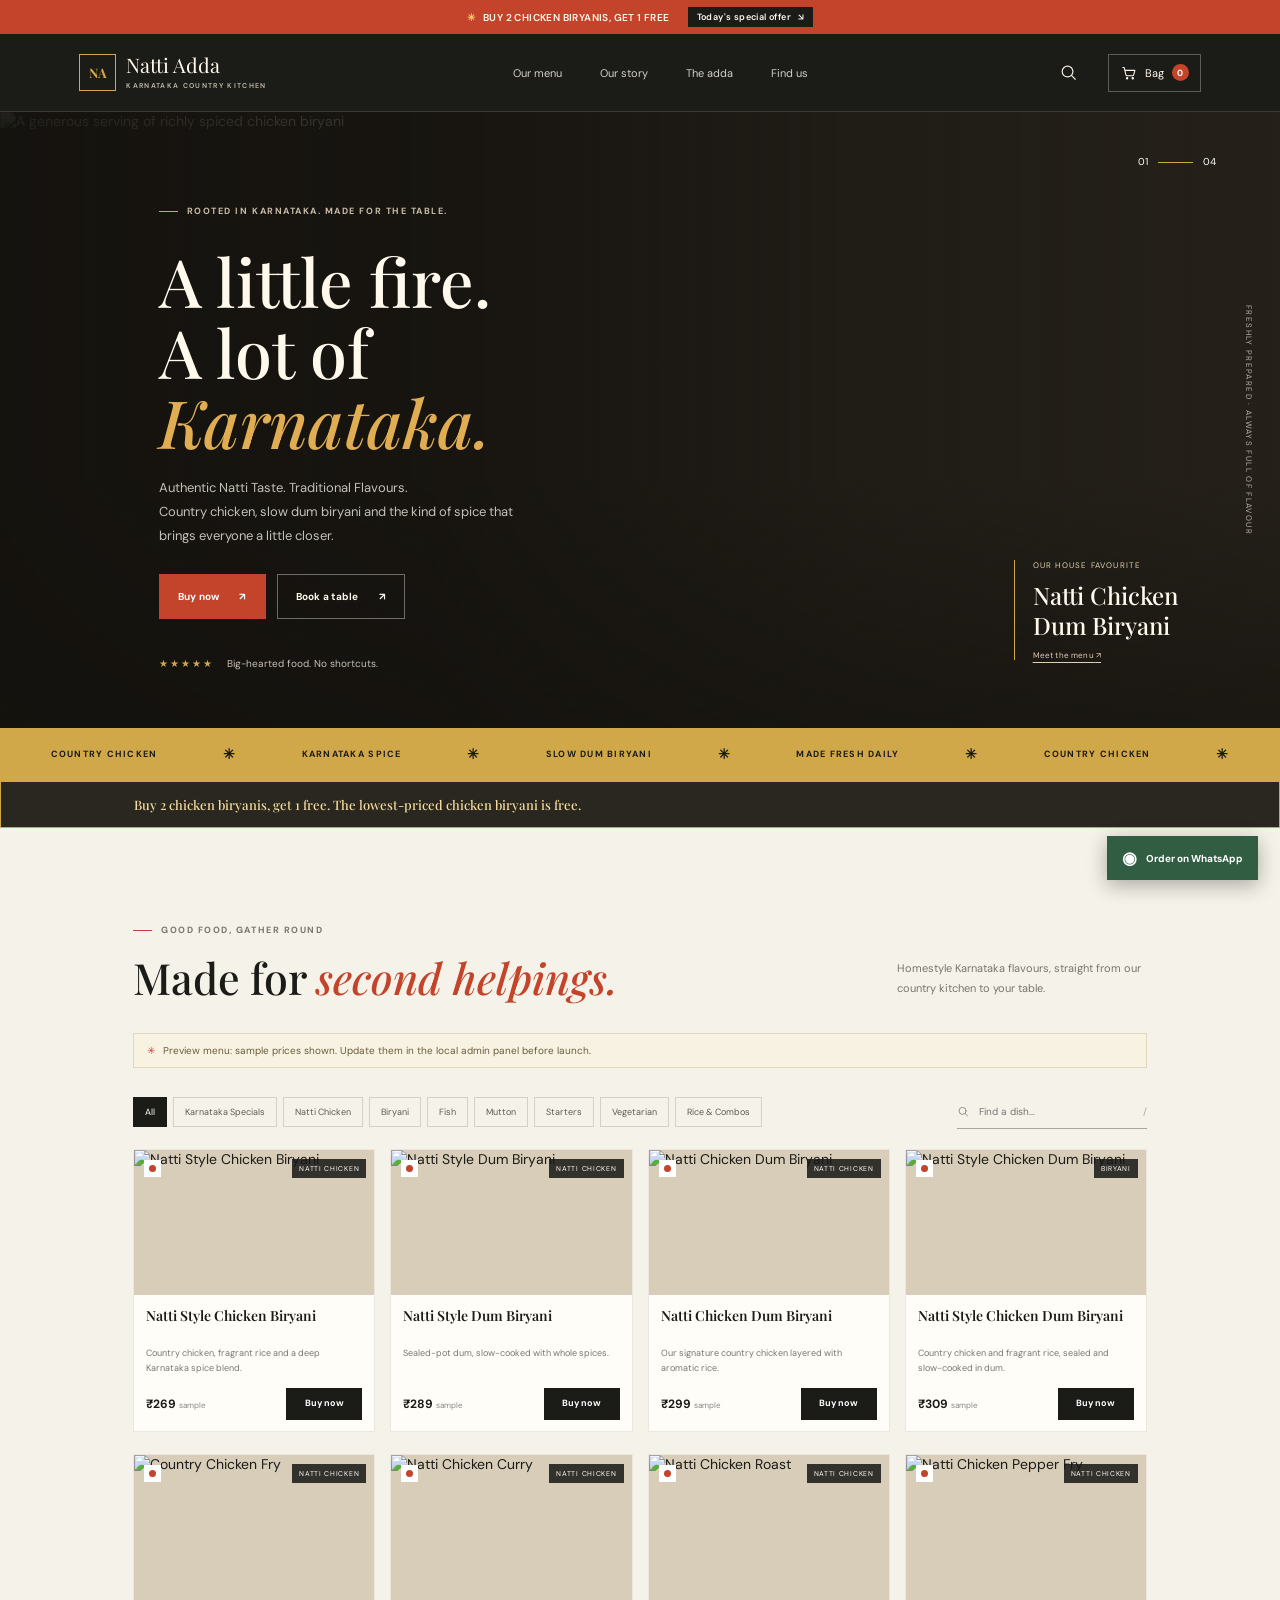
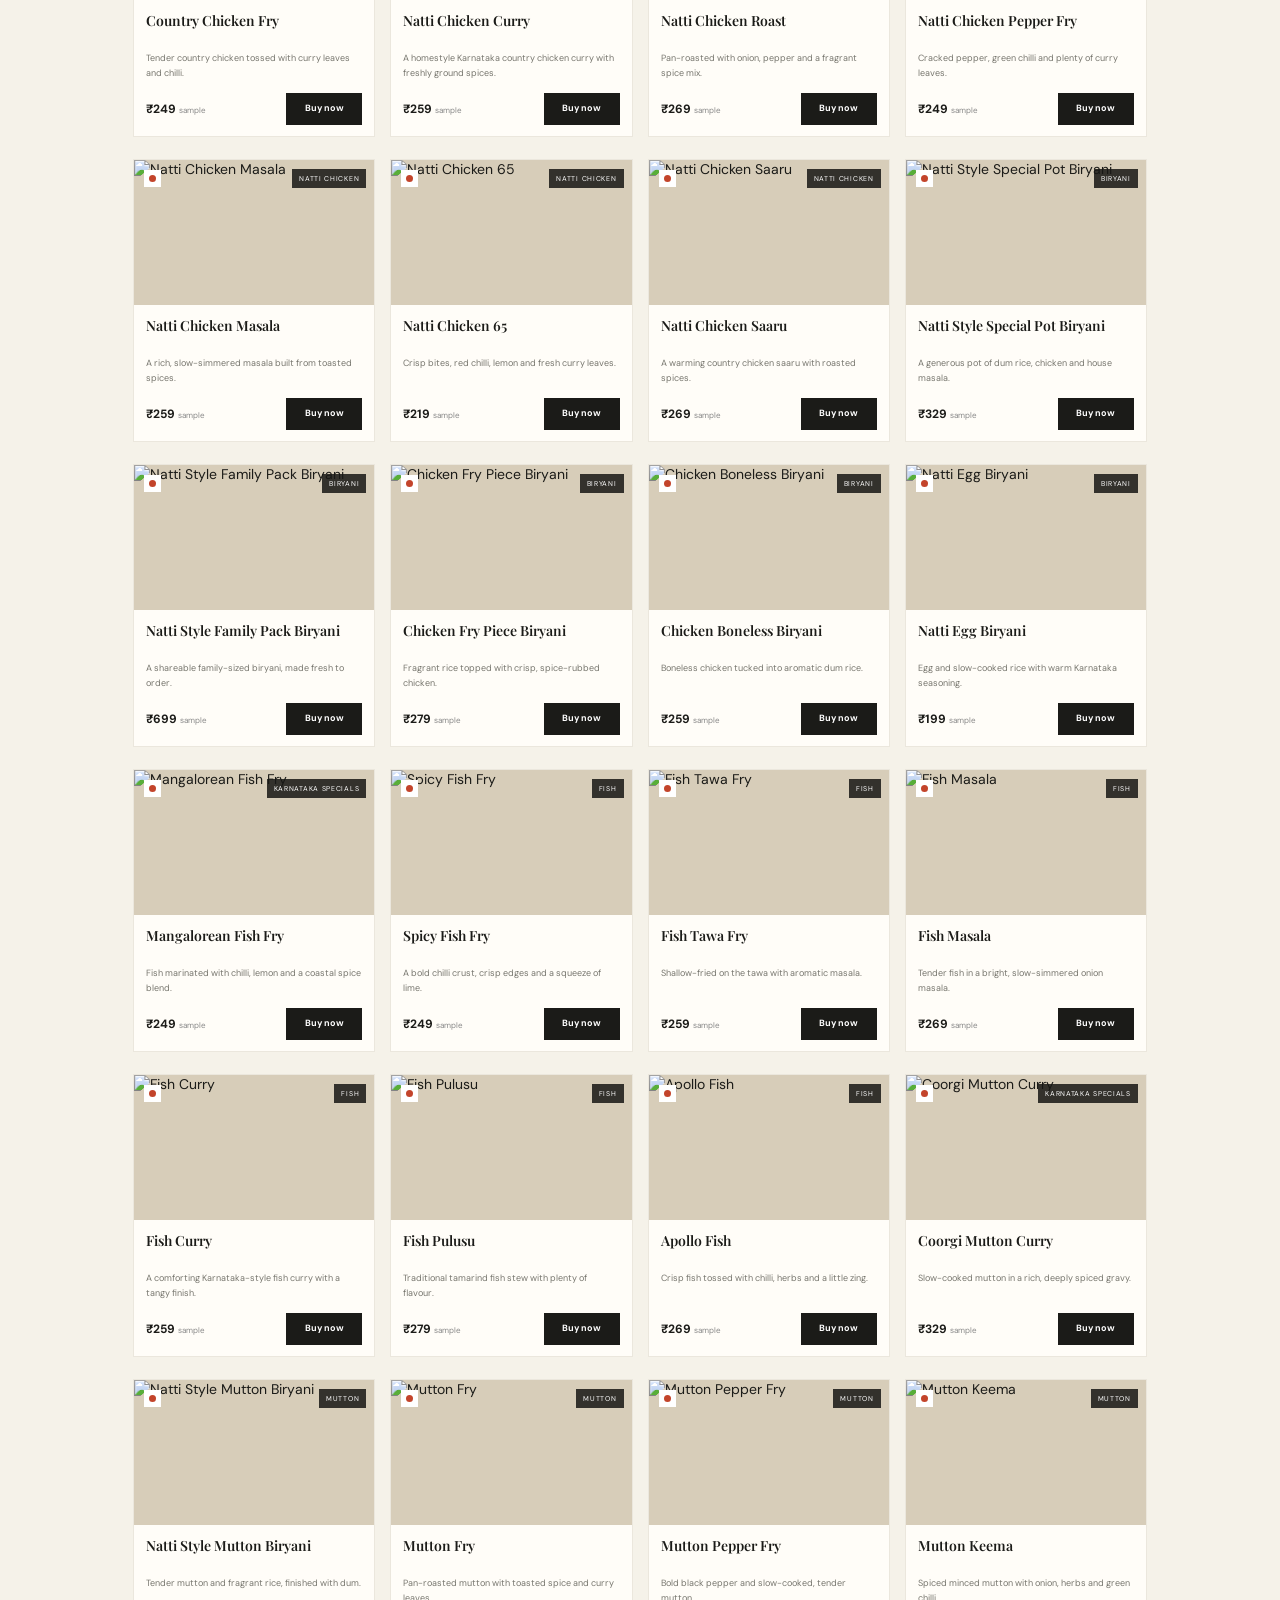
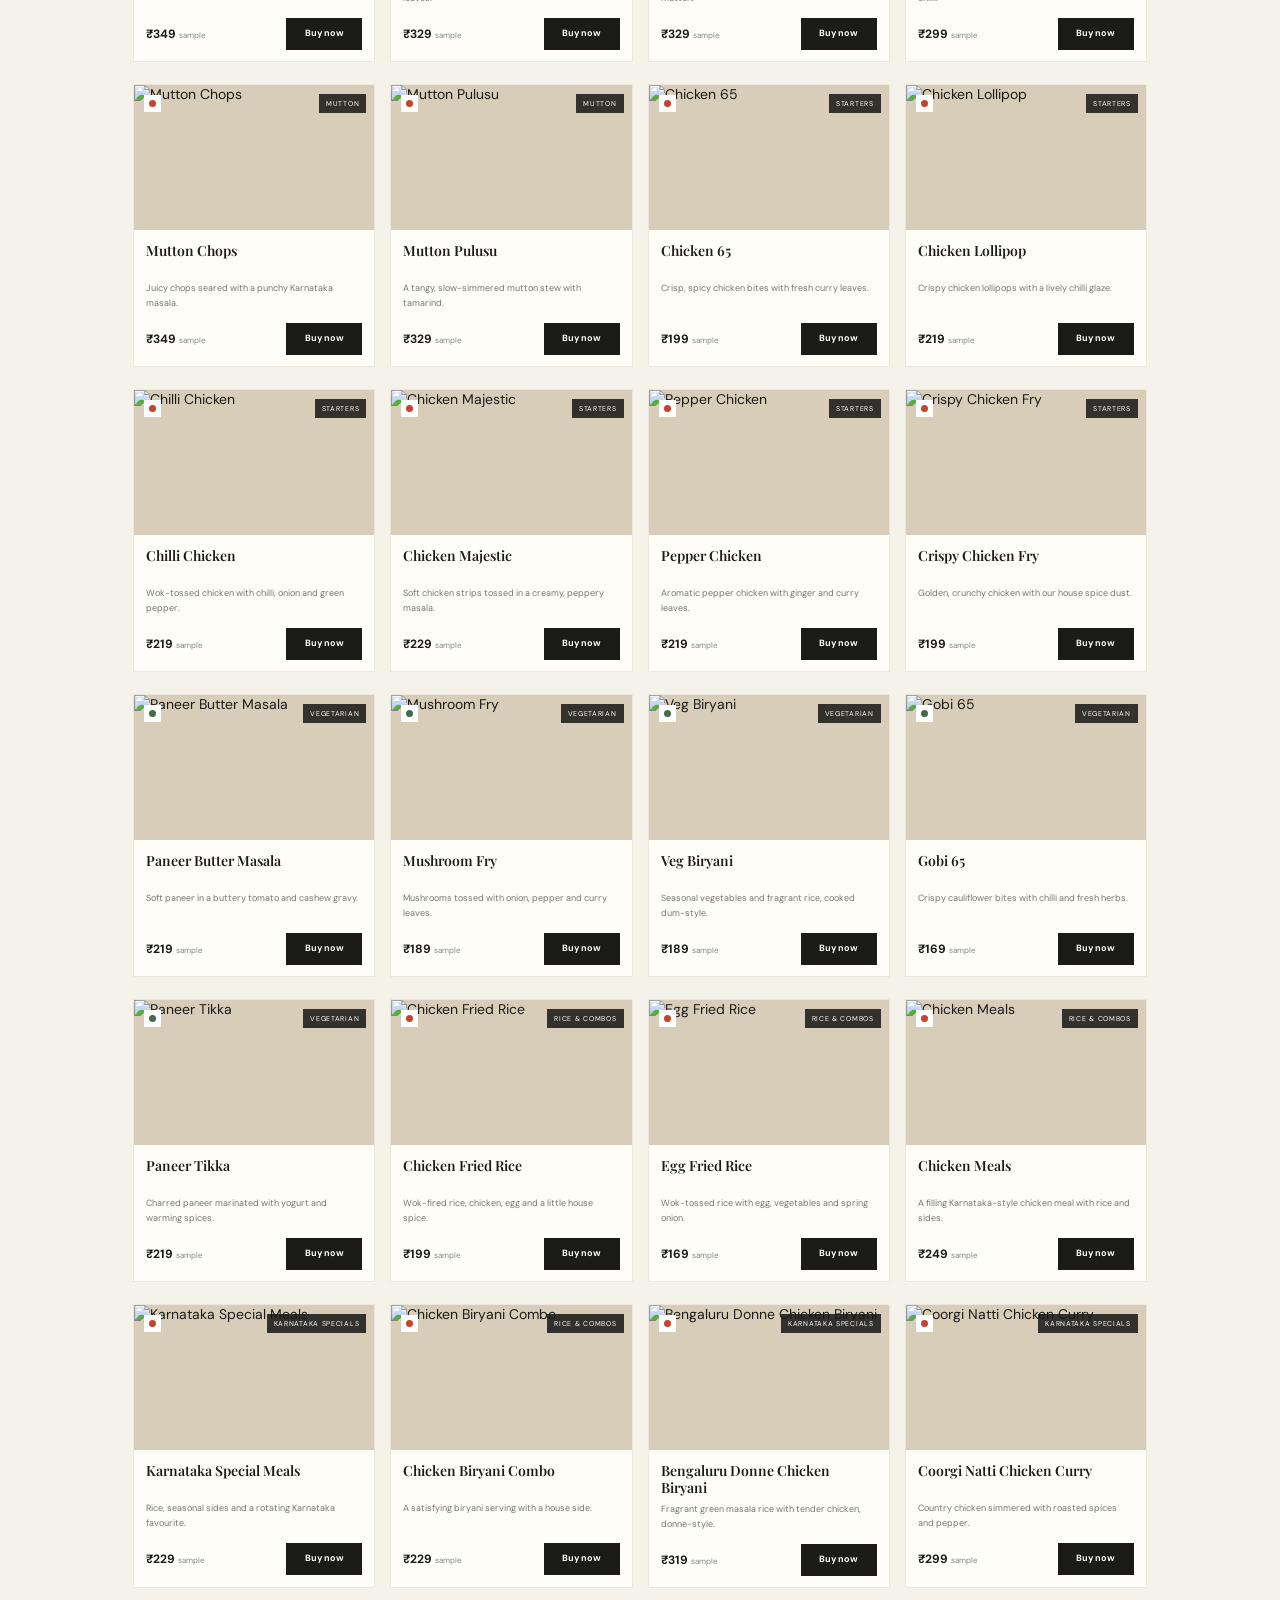
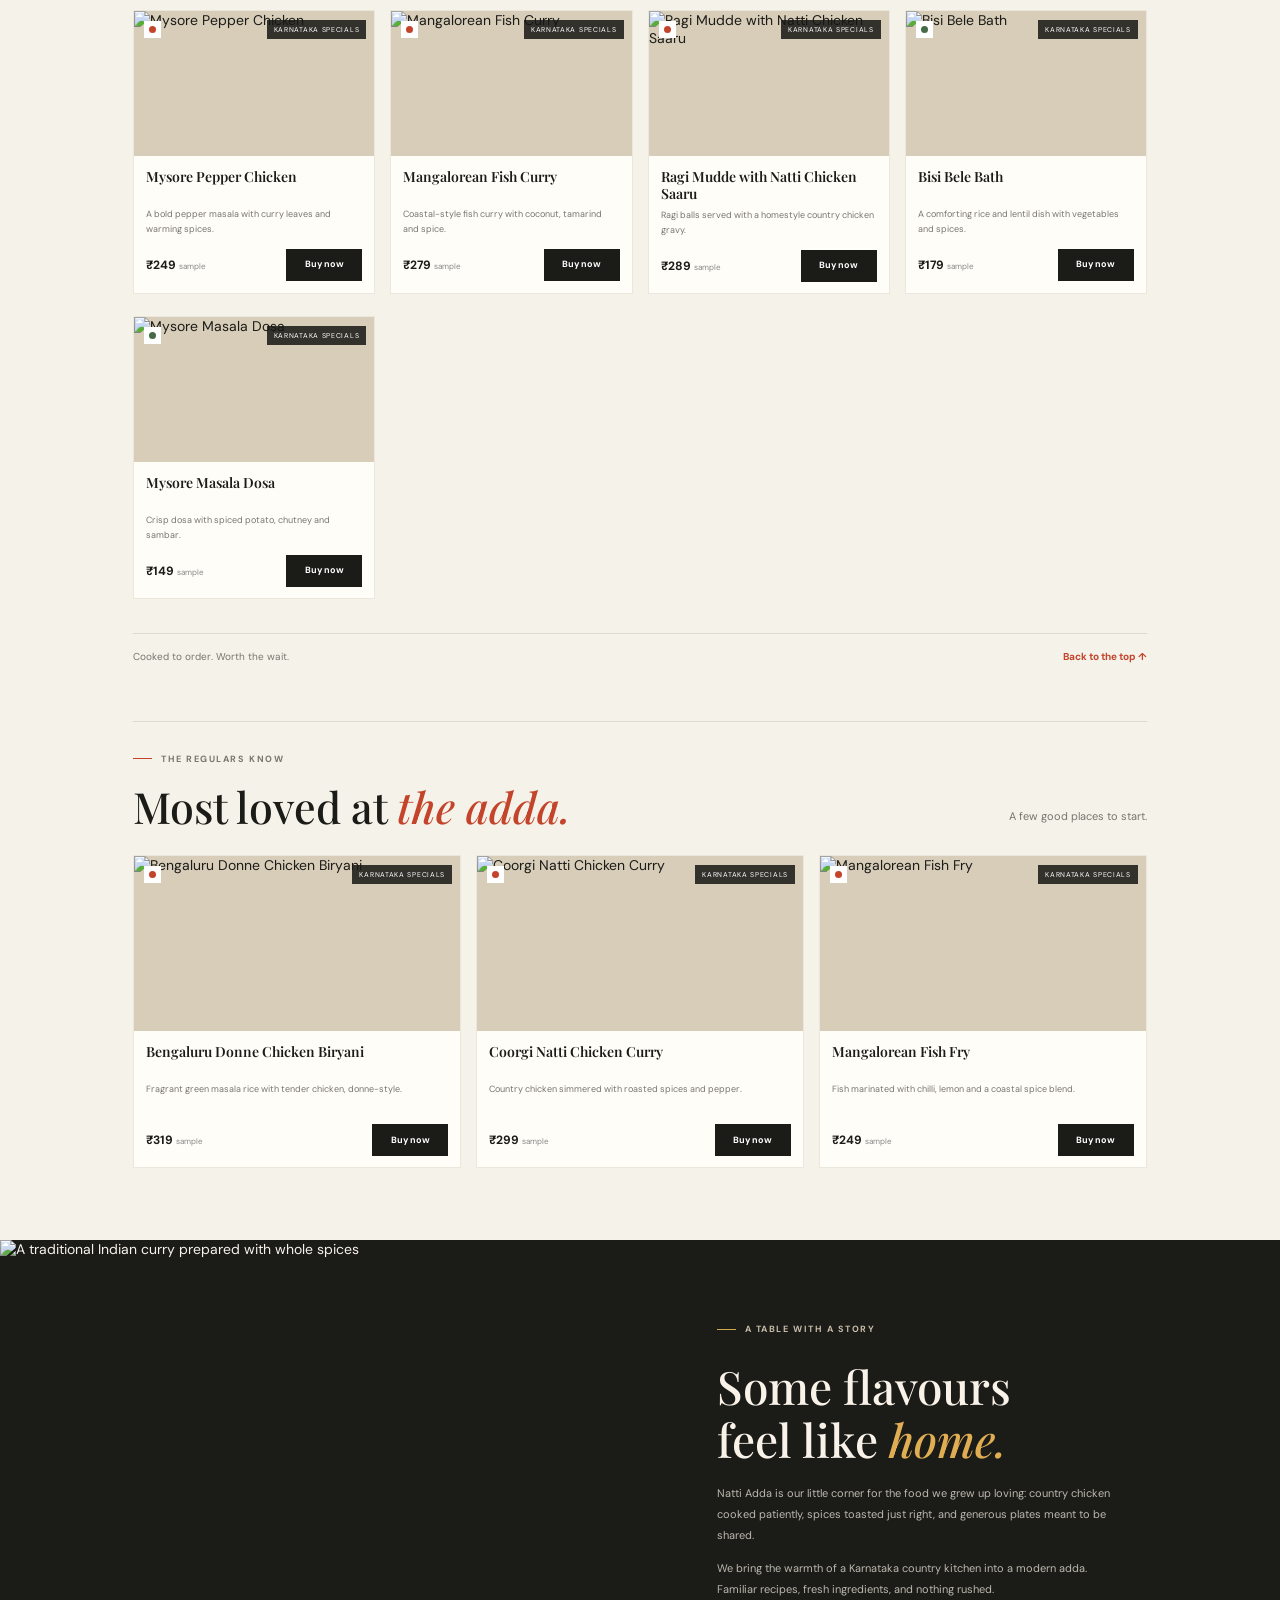
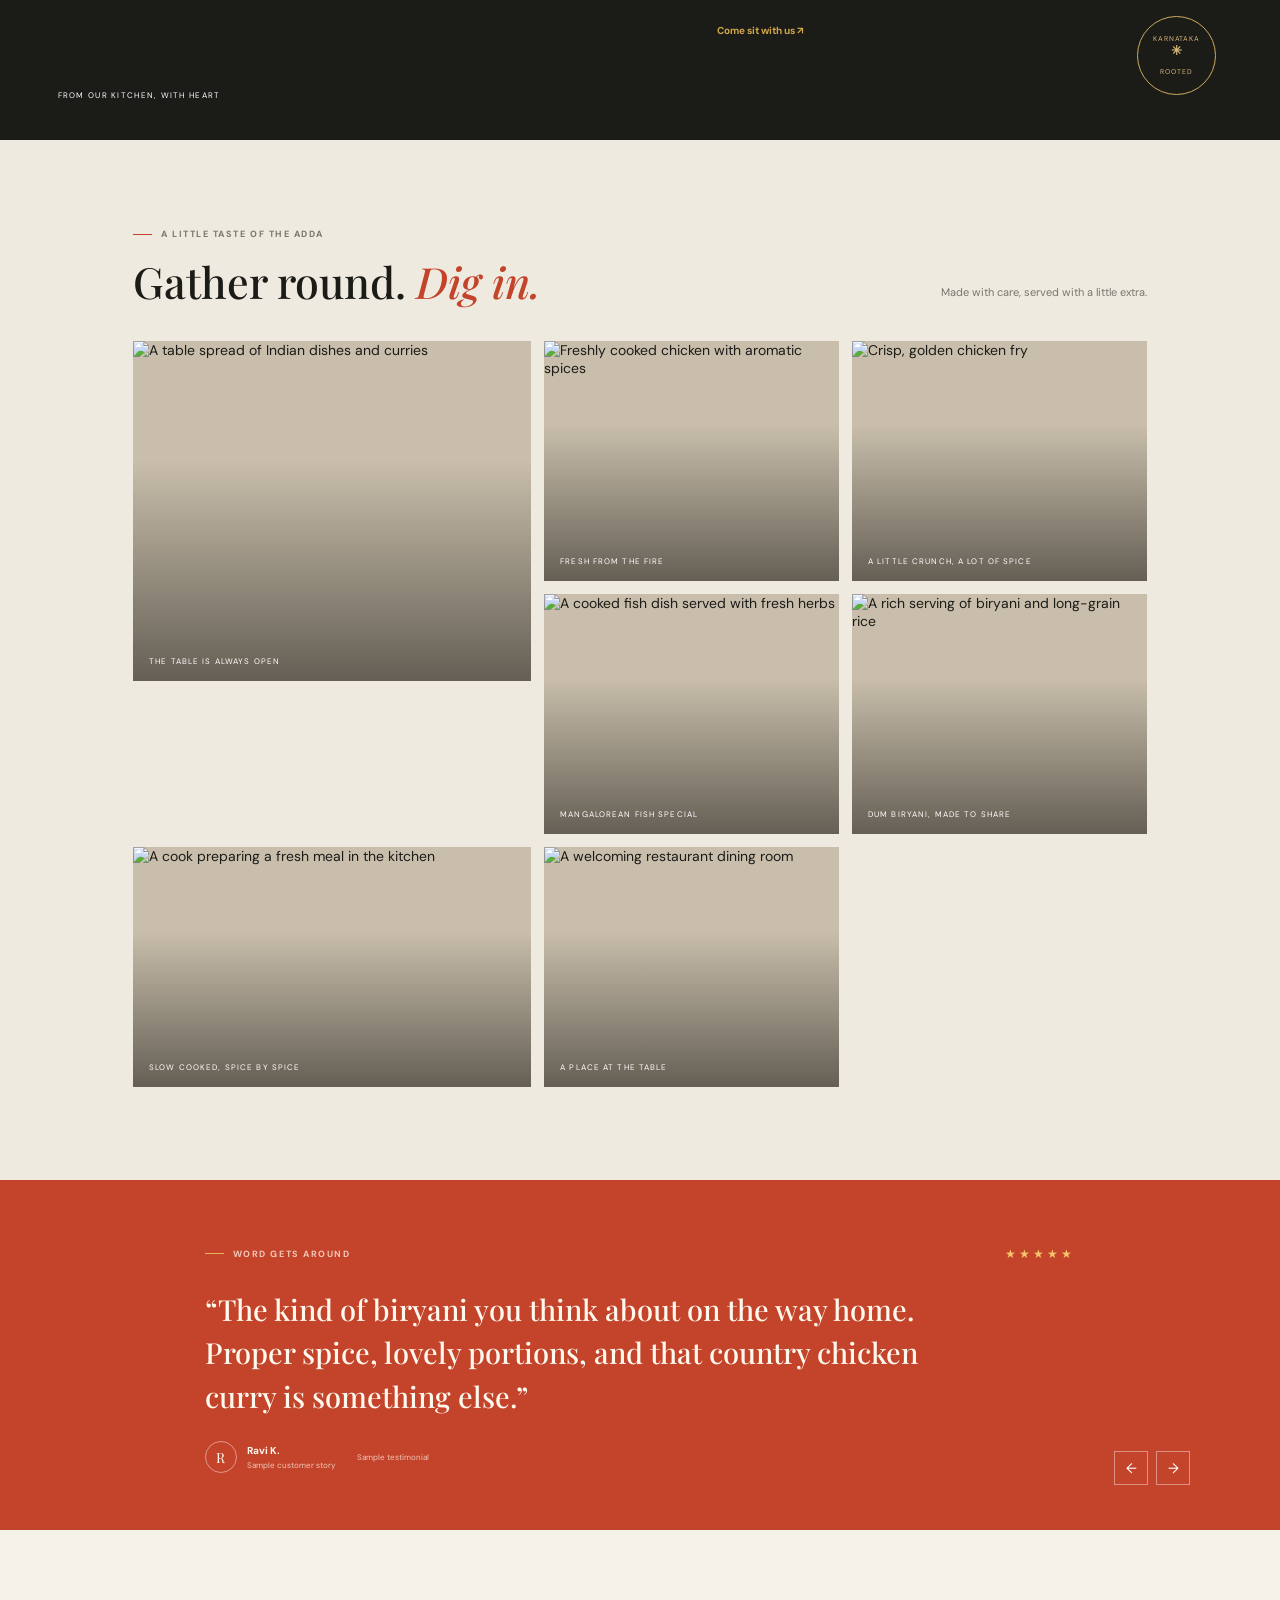
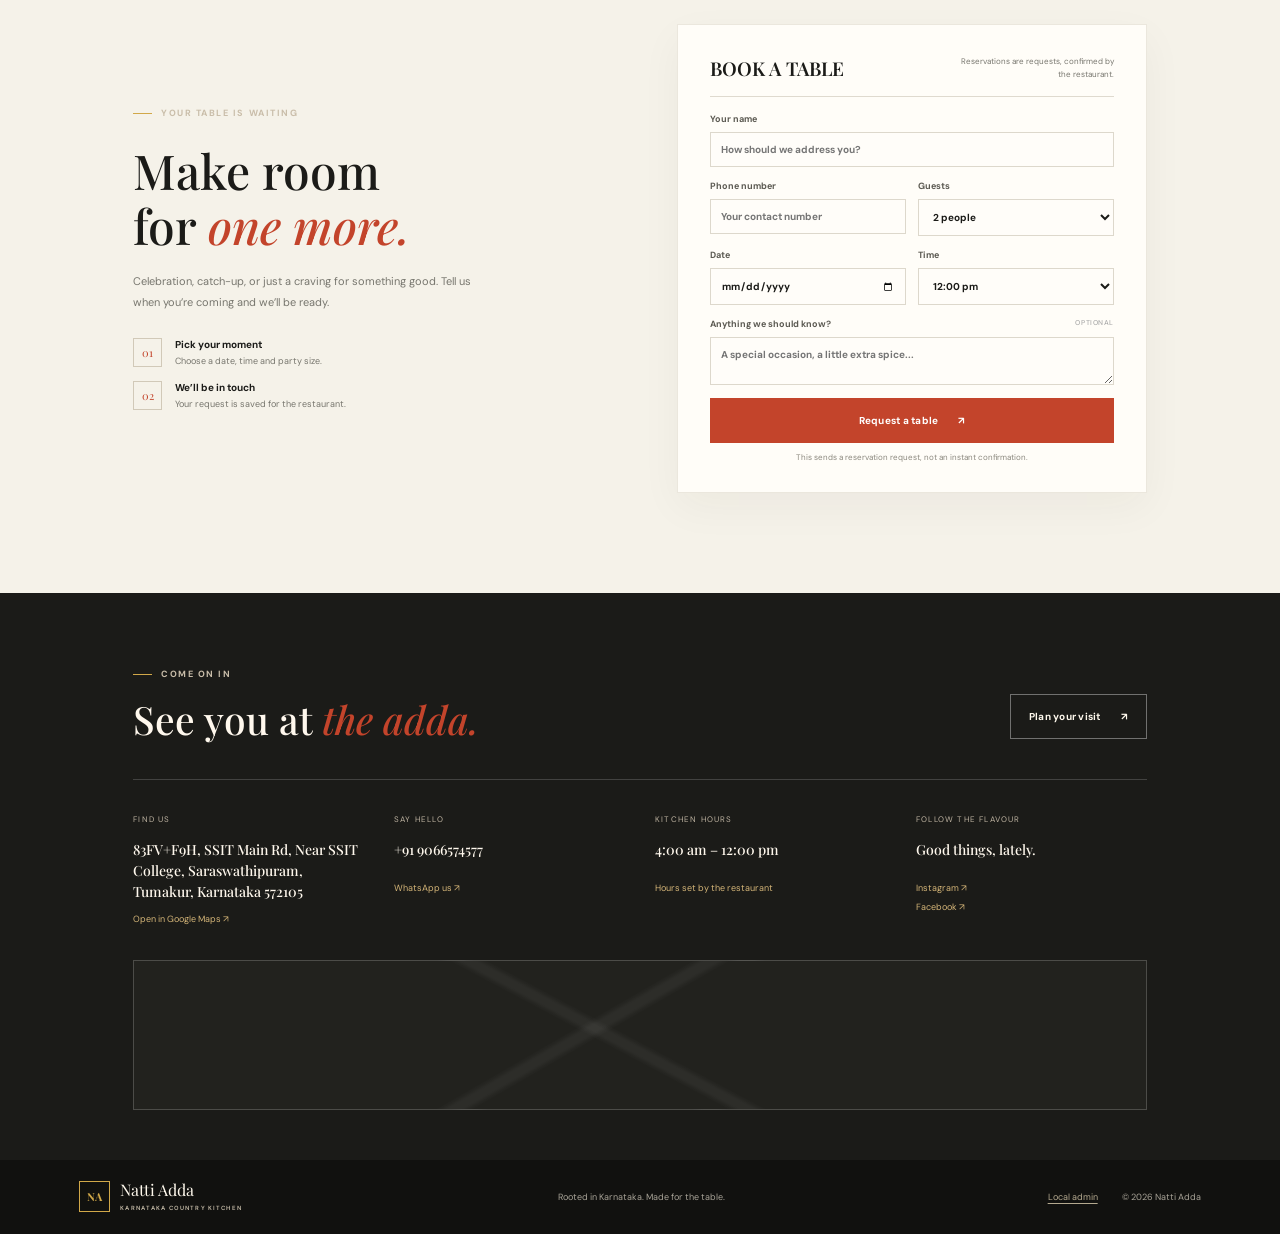
==== index.html @ 7e9f3a1f "Add files via upload" ====
<!doctype html>
<html lang="en">
<head>
  <meta charset="utf-8">
  <meta name="viewport" content="width=device-width, initial-scale=1">
  <meta name="theme-color" content="#171714">
  <meta name="description" content="Natti Adda brings Karnataka country chicken, slow-cooked biryani and bold regional flavours to your table.">
  <title>Natti Adda | A little fire. A lot of Karnataka.</title>
  <link rel="preconnect" href="https://fonts.googleapis.com">
  <link rel="preconnect" href="https://fonts.gstatic.com" crossorigin>
  <link href="https://fonts.googleapis.com/css2?family=DM+Sans:wght@400;500;600;700&family=Playfair+Display:wght@500;600;700&display=swap" rel="stylesheet">
  <link rel="stylesheet" href="styles.css">
  <script src="app.js" defer></script>
</head>
<body>
  <div class="announcement"><span class="announcement-mark">✳</span> BUY 2 CHICKEN BIRYANIS, GET 1 FREE <a class="announcement-button" href="#todays-offer">Today's special offer <span aria-hidden="true">↘</span></a></div>
  <header class="site-header">
    <a class="brand" href="#home" aria-label="Natti Adda home"><span class="brand-mark">NA</span><span class="brand-name">Natti Adda<small>KARNATAKA COUNTRY KITCHEN</small></span></a>
    <button class="mobile-menu-toggle icon-button" aria-label="Open navigation" aria-expanded="false"><span></span><span></span></button>
    <nav class="main-nav" aria-label="Main navigation"><a href="#menu">Our menu</a><a href="#story">Our story</a><a href="#gallery">The adda</a><a href="#contact">Find us</a></nav>
    <div class="header-actions"><button class="search-trigger icon-button" aria-label="Search menu"><svg viewBox="0 0 24 24" aria-hidden="true"><circle cx="10.8" cy="10.8" r="6.8"></circle><path d="m16 16 4.5 4.5"></path></svg></button><button class="cart-trigger" aria-label="Open cart"><svg viewBox="0 0 24 24" aria-hidden="true"><path d="M4 5h2l2.2 10.1a2 2 0 0 0 2 1.6h7.2a2 2 0 0 0 2-1.6L21 9H7"></path><circle cx="10" cy="20" r="1"></circle><circle cx="18" cy="20" r="1"></circle></svg><span>Bag</span><b class="cart-count">0</b></button></div>
  </header>
  <main>
    <section class="hero" id="home">
      <div class="hero-copy"><div class="eyebrow"><span></span> ROOTED IN KARNATAKA. MADE FOR THE TABLE.</div><h1>A little fire.<br>A lot of <em>Karnataka.</em></h1><p>Authentic Natti Taste. Traditional Flavours.<br>Country chicken, slow dum biryani and the kind of spice that brings everyone a little closer.</p><div class="hero-actions"><a class="button button-red" href="#menu">Buy now <span aria-hidden="true">↗</span></a><a class="button button-line" href="#reserve">Book a table <span aria-hidden="true">↗</span></a></div><div class="hero-footnote"><span class="spice-stars" aria-label="Five out of five">★★★★★</span><span>Big-hearted food. No shortcuts.</span></div></div>
      <div class="hero-visual"><img src="https://images.unsplash.com/photo-1631515243349-e0cb75fb8d3a?auto=format&fit=crop&w=1500&q=88" alt="A generous serving of richly spiced chicken biryani" fetchpriority="high"><div class="hero-image-shade"></div><div class="hero-stamp"><span>OUR HOUSE FAVOURITE</span><strong>Natti Chicken<br>Dum Biryani</strong><a href="#menu">Meet the menu <span aria-hidden="true">↗</span></a></div><div class="hero-image-index">01 <span></span> 04</div></div>
      <div class="hero-side-note">FRESHLY PREPARED · ALWAYS FULL OF FLAVOUR</div>
    </section>
    <div class="ticker" aria-label="Natti Adda specialties"><span>COUNTRY CHICKEN</span><i>✳</i><span>KARNATAKA SPICE</span><i>✳</i><span>SLOW DUM BIRYANI</span><i>✳</i><span>MADE FRESH DAILY</span><i>✳</i><span>COUNTRY CHICKEN</span><i>✳</i></div>
    <section class="menu-section section-pad" id="menu">
      <div class="section-heading"><div><div class="eyebrow eyebrow-dark"><span></span> GOOD FOOD, GATHER ROUND</div><h2>Made for <em>second helpings.</em></h2></div><p>Homestyle Karnataka flavours, straight from our country kitchen to your table.</p></div>
      <div class="price-note"><span>✳</span> Preview menu: sample prices shown. Update them in the local admin panel before launch.</div>
      <div class="menu-controls"><div class="category-list" role="group" aria-label="Filter menu by category"></div><label class="menu-search"><svg viewBox="0 0 24 24" aria-hidden="true"><circle cx="10.8" cy="10.8" r="6.8"></circle><path d="m16 16 4.5 4.5"></path></svg><input id="menu-search" type="search" placeholder="Find a dish..." autocomplete="off"><kbd>/</kbd></label></div>
      <div class="menu-grid" id="menu-grid" aria-live="polite"></div><p class="empty-state" hidden>No dishes match that search. Try another name or category.</p>
      <div class="menu-bottom"><span>Cooked to order. Worth the wait.</span><a href="#menu" class="text-link">Back to the top <span aria-hidden="true">↑</span></a></div>
      <section class="best-sellers"><div class="section-heading"><div><div class="eyebrow eyebrow-dark"><span></span> THE REGULARS KNOW</div><h2>Most loved at <em>the adda.</em></h2></div><p>A few good places to start.</p></div><div class="featured-grid" id="featured-grid"></div></section>
    </section>
    <section class="story-section" id="story"><div class="story-image"><img src="https://images.unsplash.com/photo-1603894584373-5ac82b2ae398?auto=format&fit=crop&w=1200&q=85" alt="A traditional Indian curry prepared with whole spices" loading="lazy"><span class="image-caption">FROM OUR KITCHEN, WITH HEART</span></div><div class="story-copy"><div class="eyebrow"><span></span> A TABLE WITH A STORY</div><h2>Some flavours<br>feel like <em>home.</em></h2><p>Natti Adda is our little corner for the food we grew up loving: country chicken cooked patiently, spices toasted just right, and generous plates meant to be shared.</p><p>We bring the warmth of a Karnataka country kitchen into a modern adda. Familiar recipes, fresh ingredients, and nothing rushed.</p><a href="#reserve" class="text-link text-link-light">Come sit with us <span aria-hidden="true">↗</span></a><div class="story-seal">KARNATAKA<br><b>✳</b><br>ROOTED</div></div></section>
    <section class="gallery-section section-pad" id="gallery"><div class="section-heading"><div><div class="eyebrow eyebrow-dark"><span></span> A LITTLE TASTE OF THE ADDA</div><h2>Gather round. <em>Dig in.</em></h2></div><p>Made with care, served with a little extra.</p></div><div class="gallery-grid"><figure class="gallery-large"><img src="https://images.unsplash.com/photo-1565557623262-b51c2513a641?auto=format&fit=crop&w=1300&q=85" alt="A table spread of Indian dishes and curries" loading="lazy"><figcaption>THE TABLE IS ALWAYS OPEN</figcaption></figure><figure><img src="https://images.unsplash.com/photo-1603133872878-684f208fb84b?auto=format&fit=crop&w=850&q=85" alt="Freshly cooked chicken with aromatic spices" loading="lazy"><figcaption>FRESH FROM THE FIRE</figcaption></figure><figure><img src="https://images.unsplash.com/photo-1626082927389-6cd097cdc6ec?auto=format&fit=crop&w=850&q=85" alt="Crisp, golden chicken fry" loading="lazy"><figcaption>A LITTLE CRUNCH, A LOT OF SPICE</figcaption></figure></div></section>
    <section class="review-section"><div class="review-top"><div class="eyebrow"><span></span> WORD GETS AROUND</div><span class="review-stars">★★★★★</span></div><blockquote>“The kind of biryani you think about on the way home. Proper spice, lovely portions, and that country chicken curry is something else.”</blockquote><div class="review-credit"><span class="review-avatar">R</span><span><b>Ravi K.</b><small>A happy table, Hyderabad</small></span><span class="review-disclaimer">Sample testimonial</span></div><div class="review-arrows"><button class="icon-button" aria-label="Previous review">←</button><button class="icon-button" aria-label="Next review">→</button></div></section>
    <section class="reserve-section section-pad" id="reserve"><div class="reserve-copy"><div class="eyebrow"><span></span> YOUR TABLE IS WAITING</div><h2>Make room<br>for <em>one more.</em></h2><p>Celebration, catch-up, or just a craving for something good. Tell us when you’re coming and we’ll be ready.</p><div class="reserve-detail"><span>01</span><div><b>Pick your moment</b><small>Choose a date, time and party size.</small></div></div><div class="reserve-detail"><span>02</span><div><b>We’ll be in touch</b><small>Your request is saved for the restaurant.</small></div></div></div><form class="reserve-form" id="reservation-form"><div class="form-title"><span>BOOK A TABLE</span><small>Reservations are requests, confirmed by the restaurant.</small></div><label>Your name<input name="name" required maxlength="80" placeholder="How should we address you?"></label><div class="form-row"><label>Phone number<input name="phone" required type="tel" autocomplete="tel" pattern="[0-9+()\-\s]{7,20}" placeholder="Your contact number"></label><label>Guests<select name="guests" required><option value="2">2 people</option><option value="1">1 person</option><option value="3">3 people</option><option value="4">4 people</option><option value="5">5 people</option><option value="6">6 people</option><option value="7">7 people</option><option value="8">8 people</option></select></label></div><div class="form-row"><label>Date<input name="date" type="date" required></label><label>Time<select name="time" required><option value="12:00">12:00 pm</option><option value="12:30">12:30 pm</option><option value="13:00">1:00 pm</option><option value="13:30">1:30 pm</option><option value="19:00">7:00 pm</option><option value="19:30">7:30 pm</option><option value="20:00">8:00 pm</option><option value="20:30">8:30 pm</option></select></label></div><label>Anything we should know? <span class="optional">OPTIONAL</span><textarea name="note" rows="2" maxlength="240" placeholder="A special occasion, a little extra spice..."></textarea></label><button class="button button-red button-full" type="submit">Request a table <span aria-hidden="true">↗</span></button><p class="form-footnote">This sends a reservation request, not an instant confirmation.</p></form></section>
    <section class="contact-section" id="contact"><div class="contact-top"><div><div class="eyebrow"><span></span> COME ON IN</div><h2>See you at <em>the adda.</em></h2></div><a class="button button-line" href="#reserve">Plan your visit <span aria-hidden="true">↗</span></a></div><div class="contact-grid"><div><span class="contact-label">FIND US</span><p class="contact-value" data-contact="address">83FV+F9H, SSIT Main Rd, Near SSIT College, Saraswathipuram, Tumakur, Karnataka 572105</p><a class="contact-link map-link" href="https://maps.google.com/?q=83FV%2BF9H%2C%20SSIT%20Main%20Rd%2C%20Near%20SSIT%20College%2C%20Saraswathipuram%2C%20Tumakur%2C%20Karnataka%20572105" target="_blank" rel="noreferrer">Open in Google Maps ↗</a></div><div><span class="contact-label">SAY HELLO</span><p class="contact-value" data-contact="phone">Add your phone in Admin</p><a class="contact-link whatsapp-link" href="https://wa.me/?text=Hello%20Natti%20Adda" target="_blank" rel="noreferrer">WhatsApp us ↗</a></div><div><span class="contact-label">KITCHEN HOURS</span><p class="contact-value" data-contact="hours">4:00 am – 12:00 pm</p><span class="contact-link">Hours set by the restaurant</span></div><div><span class="contact-label">FOLLOW THE FLAVOUR</span><p class="contact-value">Good things, lately.</p><a class="contact-link instagram-link" href="https://instagram.com/" target="_blank" rel="noreferrer">Instagram ↗</a></div></div><div class="map-placeholder"><div class="map-pin">✳</div><span>MAP LOCATION SET BY THE RESTAURANT</span><a class="map-link" href="https://maps.google.com/?q=83FV%2BF9H%2C%20SSIT%20Main%20Rd%2C%20Near%20SSIT%20College%2C%20Saraswathipuram%2C%20Tumakur%2C%20Karnataka%20572105" target="_blank" rel="noreferrer">Find Natti Adda on Google Maps ↗</a></div></section>
  </main>
  <footer class="site-footer"><a class="brand brand-footer" href="#home"><span class="brand-mark">NA</span><span class="brand-name">Natti Adda<small>KARNATAKA COUNTRY KITCHEN</small></span></a><span>Rooted in Karnataka. Made for the table.</span><div><button class="admin-open" type="button">Local admin</button><span>© <span id="year"></span> Natti Adda</span></div></footer>
  <a class="floating-whatsapp" href="https://wa.me/?text=Hello%20Natti%20Adda%2C%20I%27d%20like%20to%20order." target="_blank" rel="noreferrer" aria-label="Start an order on WhatsApp"><span class="wa-icon">◉</span><span>Order on WhatsApp</span></a>
  <div class="drawer-scrim" hidden></div><aside class="cart-drawer" aria-label="Your order" aria-hidden="true"><div class="drawer-header"><div><span class="eyebrow eyebrow-dark"><span></span> YOUR ORDER</span><h2>Your bag <span class="drawer-count">(0)</span></h2></div><button class="icon-button cart-close" aria-label="Close cart">×</button></div><div class="cart-items"></div><div class="cart-empty"><span>✳</span><b>Your table is waiting.</b><p>Add something delicious from the menu.</p><button class="text-link browse-menu">Browse the menu ↗</button></div><form id="checkout-form" class="checkout-form"><div class="cart-totals"><div class="cart-total cart-subtotal"><span>Subtotal</span><strong>₹0</strong></div><div class="cart-discount" hidden><span>Buy 2, get 1 free</span><strong>−₹0</strong></div><div class="cart-total cart-grand-total"><span>Total</span><strong>₹0</strong></div></div><p class="checkout-note">Buy 2 menu items, get the lowest-priced one free. Delivery fees, if any, are confirmed by the restaurant.</p><label>Your name<input name="name" required maxlength="80" placeholder="Name for the order"></label><label>Phone number<input name="phone" required type="tel" pattern="[0-9+()\-\s]{7,20}" placeholder="Your contact number"></label><label>Delivery address<textarea name="address" required rows="2" maxlength="300" placeholder="Where should we bring it?"></textarea></label><button class="button button-red button-full checkout-submit" type="submit">Continue on WhatsApp <span aria-hidden="true">↗</span></button><small class="checkout-footnote">WhatsApp opens a message for you to send to the restaurant.</small></form></aside>
  <dialog class="admin-dialog"><div class="admin-header"><div><span class="eyebrow eyebrow-dark"><span></span> RESTAURANT TOOLS</span><h2>Local admin</h2><p class="admin-owner">Admin: Prajwal</p></div><button class="icon-button admin-close" aria-label="Close admin">×</button></div><div class="admin-warning"><b>Browser preview only.</b> This panel is not secured, changes stay on this device, and there is no shared database. Connect a backend and authentication before using for business.</div><div class="admin-tabs" role="tablist"><button class="admin-tab is-active" data-admin-tab="menu" role="tab">Menu</button><button class="admin-tab" data-admin-tab="orders" role="tab">Orders</button><button class="admin-tab" data-admin-tab="reservations" role="tab">Reservations</button><button class="admin-tab" data-admin-tab="settings" role="tab">Restaurant</button></div><div class="admin-content"></div></dialog>
  <div class="toast" role="status" aria-live="polite"></div>
</body>
</html>
---- styles.css ----
:root{--ink:#1b1b18;--ink-soft:#34342f;--cream:#f5f2e9;--paper:#fffdf8;--line:#dfdacf;--muted:#77766e;--red:#c3442b;--red-dark:#a63420;--gold:#d1a849;--green:#466a48;--font-body:'DM Sans',sans-serif;--font-display:'Playfair Display',Georgia,serif}*{box-sizing:border-box}html{scroll-behavior:smooth;scroll-padding-top:90px}body{margin:0;background:var(--cream);color:var(--ink);font-family:var(--font-body);font-size:14px;-webkit-font-smoothing:antialiased}button,input,textarea,select{font:inherit}button,a{-webkit-tap-highlight-color:transparent}a{color:inherit;text-decoration:none}button{color:inherit}.announcement{height:34px;background:var(--red);color:#fff8ed;display:flex;align-items:center;justify-content:center;gap:8px;font-size:10px;font-weight:600;letter-spacing:.04em}.announcement-mark{color:#f6cb73}.announcement a{margin-left:10px;text-decoration:underline;text-underline-offset:3px}.site-header{height:78px;background:var(--ink);color:#fff9ed;display:flex;align-items:center;justify-content:space-between;padding:0 6.2%;position:sticky;top:0;z-index:20;border-bottom:1px solid #ffffff20}.brand{display:flex;align-items:center;gap:10px;min-width:190px}.brand-mark{width:37px;height:37px;border:1px solid var(--gold);color:var(--gold);display:grid;place-items:center;font-family:var(--font-display);font-size:13px;font-weight:700;letter-spacing:0}.brand-name{font-family:var(--font-display);font-size:20px;line-height:1.04}.brand-name small{display:block;font:600 7px var(--font-body);letter-spacing:.19em;color:#c5bba8;margin-top:5px}.main-nav{display:flex;align-items:center;gap:38px}.main-nav a{font-size:11px;color:#d4d0c8;transition:color .2s}.main-nav a:hover,.contact-link:hover{color:var(--gold)}.header-actions{display:flex;align-items:center;gap:22px}.icon-button{width:34px;height:34px;border:0;background:none;color:inherit;display:grid;place-items:center;cursor:pointer}.icon-button svg,.cart-trigger svg,.menu-search svg{width:19px;height:19px;fill:none;stroke:currentColor;stroke-width:1.5;stroke-linecap:round;stroke-linejoin:round}.search-trigger{color:#f4eee3}.cart-trigger{height:38px;display:flex;align-items:center;gap:8px;border:1px solid #ffffff49;background:transparent;color:#fff9ed;padding:0 11px;font-size:11px;cursor:pointer}.cart-trigger svg{width:17px}.cart-trigger b{background:var(--red);color:white;width:17px;height:17px;display:grid;place-items:center;border-radius:50%;font-size:9px}.mobile-menu-toggle{display:none}.hero{background:var(--ink);color:#fff9ed;min-height:570px;display:grid;grid-template-columns:1fr 1.06fr;position:relative;overflow:hidden}.hero-copy{padding:93px 5vw 58px 12.4%;position:relative;z-index:1}.eyebrow{display:flex;align-items:center;gap:9px;color:#c9bda9;font-size:9px;font-weight:700;letter-spacing:.17em}.eyebrow>span{display:inline-block;width:19px;height:1px;background:var(--gold)}h1,h2,p{margin-top:0}.hero h1{font:500 clamp(47px,5.2vw,72px)/1.06 var(--font-display);letter-spacing:0;margin:29px 0 18px}.hero h1 em,h2 em{font-weight:500;color:#e0ad53}.hero-copy>p{max-width:370px;color:#c4c0b7;font-size:13px;line-height:1.85;margin-bottom:26px}.hero-actions{display:flex;gap:11px;flex-wrap:wrap}.button{min-height:45px;padding:0 18px;display:inline-flex;align-items:center;justify-content:center;gap:20px;font-size:10px;font-weight:700;letter-spacing:.025em;cursor:pointer;border:1px solid transparent;transition:transform .2s,background .2s,color .2s}.button:hover{transform:translateY(-2px)}.button-red{background:var(--red);color:white}.button-red:hover{background:var(--red-dark)}.button-line{border-color:#ffffff60;color:#fff9ed;background:transparent}.button-line:hover{border-color:var(--gold);color:var(--gold)}.hero-footnote{display:flex;align-items:center;gap:13px;margin-top:38px;color:#c7c1b6;font-size:10px}.spice-stars{color:var(--gold);letter-spacing:2px}.hero-visual{margin:34px 6.2% 34px 0;position:relative;overflow:hidden;min-height:500px;background:#51463b}.hero-visual>img{width:100%;height:100%;position:absolute;inset:0;object-fit:cover;animation:image-arrive .9s ease-out both}.hero-image-shade{position:absolute;inset:0;background:linear-gradient(90deg,rgba(20,18,14,.32),transparent 65%),linear-gradient(0deg,rgba(20,18,14,.5),transparent 42%)}.hero-stamp{position:absolute;left:8%;bottom:9%;padding-left:18px;border-left:1px solid var(--gold)}.hero-stamp>span,.hero-stamp>a{display:block;font-size:8px;letter-spacing:.15em;color:#e0d1b3}.hero-stamp strong{display:block;font:500 24px/1.26 var(--font-display);margin:10px 0}.hero-stamp>a{letter-spacing:.02em;text-decoration:underline;text-underline-offset:4px}.hero-image-index{position:absolute;right:5%;bottom:7%;font-size:10px;color:#fff}.hero-image-index span{display:inline-block;width:35px;height:1px;background:var(--gold);vertical-align:middle;margin:0 7px}.hero-side-note{position:absolute;right:2%;top:50%;writing-mode:vertical-rl;transform:translateY(-50%);font-size:8px;letter-spacing:.17em;color:#b9b1a3}.ticker{height:53px;background:var(--gold);color:var(--ink);display:flex;align-items:center;justify-content:space-evenly;gap:15px;overflow:hidden;white-space:nowrap;font-size:9px;font-weight:700;letter-spacing:.14em}.ticker i{font-size:14px;font-style:normal}.section-pad{padding-left:10.4%;padding-right:10.4%}.menu-section{padding-top:96px;padding-bottom:72px;background:var(--cream)}.section-heading{display:flex;align-items:flex-end;justify-content:space-between;gap:30px}.eyebrow-dark{color:#7b766c}.eyebrow-dark>span{background:var(--red)}h2{font:500 43px/1.15 var(--font-display);letter-spacing:0;margin:17px 0 0}.section-heading h2 em,.reserve-copy h2 em,.contact-top h2 em{color:var(--red)}.section-heading>p{max-width:250px;color:var(--muted);font-size:11px;line-height:1.8;margin-bottom:4px}.price-note{margin-top:30px;padding:10px 13px;border:1px solid #e1d7bc;background:#f8f2e3;color:#6b5d3b;font-size:10px;display:flex;align-items:center;gap:8px}.price-note span{color:var(--red)}.menu-controls{display:flex;justify-content:space-between;align-items:center;gap:16px;margin:27px 0 20px}.category-list{display:flex;align-items:center;gap:6px;flex-wrap:wrap}.category-pill{border:1px solid #d5d0c4;background:transparent;color:#5e5c54;padding:8px 11px;font-size:9px;white-space:nowrap;cursor:pointer;transition:all .2s}.category-pill:hover,.category-pill.is-active{background:var(--ink);border-color:var(--ink);color:white}.menu-search{height:34px;min-width:190px;border-bottom:1px solid #aaa69b;display:flex;align-items:center;gap:8px;color:#777}.menu-search svg{width:15px}.menu-search input{border:0;outline:0;background:transparent;width:100%;min-width:0;font-size:10px;color:var(--ink)}.menu-search kbd{font:10px var(--font-body);color:#aaa}.menu-grid{display:grid;grid-template-columns:repeat(4,minmax(0,1fr));gap:22px 15px}.dish-card{min-width:0;background:var(--paper);border:1px solid #ebe7dd;transition:transform .25s,box-shadow .25s;animation:card-arrive .4s both}.dish-card:hover{transform:translateY(-4px);box-shadow:0 12px 24px #28211612}.dish-image{height:145px;position:relative;overflow:hidden;background:#d7cdb9}.dish-image img{width:100%;height:100%;display:block;object-fit:cover;transition:transform .5s}.dish-card:hover .dish-image img{transform:scale(1.045)}.diet-dot{position:absolute;top:10px;left:10px;width:17px;height:17px;border:1px solid #fff;background:#fff;display:grid;place-items:center}.diet-dot:after{content:'';width:7px;height:7px;border-radius:50%;background:var(--red)}.diet-dot.veg:after{background:var(--green)}.dish-category{position:absolute;right:8px;top:9px;background:#171714d9;color:white;padding:5px 7px;font-size:7px;letter-spacing:.1em;text-transform:uppercase}.dish-info{padding:12px 12px 11px}.dish-info h3{min-height:34px;font:600 14px/1.25 var(--font-display);margin:0 0 5px}.dish-info p{height:31px;overflow:hidden;color:#77766e;font-size:9px;line-height:1.7;margin:0 0 11px}.dish-meta{display:flex;align-items:center;justify-content:space-between;gap:6px}.dish-price{font-size:12px;font-weight:700}.dish-price small{font-size:8px;font-weight:400;color:#888}.add-button{width:30px;height:29px;display:grid;place-items:center;background:var(--ink);color:white;border:0;font-size:18px;line-height:1;cursor:pointer;transition:background .2s}.add-button:hover{background:var(--red)}.dish-card.unavailable{opacity:.55}.dish-card.unavailable .add-button{background:#aaa;cursor:not-allowed}.empty-state{text-align:center;color:var(--muted);padding:50px 10px}.menu-bottom{border-top:1px solid var(--line);margin-top:34px;padding-top:16px;display:flex;justify-content:space-between;color:#77766e;font-size:10px}.text-link{color:var(--red);font-size:10px;font-weight:700;cursor:pointer;background:none;border:0;padding:0}.story-section{background:var(--ink);color:#f8f2e8;min-height:500px;display:grid;grid-template-columns:1fr 1fr}.story-image{position:relative;min-height:500px;overflow:hidden}.story-image img{width:100%;height:100%;position:absolute;inset:0;object-fit:cover;filter:saturate(.83)}.image-caption{position:absolute;left:9%;bottom:8%;font-size:8px;letter-spacing:.16em;color:white}.story-copy{position:relative;padding:83px 13% 70px 12%}.story-copy h2{font-size:46px;margin:25px 0 17px}.story-copy>p{max-width:410px;font-size:11px;line-height:1.9;color:#bcb8ae;margin-bottom:12px}.text-link-light{display:inline-block;color:var(--gold);margin-top:13px}.story-seal{position:absolute;right:10%;bottom:9%;width:79px;height:79px;border:1px solid #cfaa5e;color:#d4b578;border-radius:50%;display:grid;align-content:center;justify-items:center;text-align:center;font-size:7px;line-height:1.4;letter-spacing:.13em}.story-seal b{font-size:13px;line-height:1}.gallery-section{padding-top:88px;padding-bottom:93px;background:#eeeadf}.gallery-grid{display:grid;grid-template-columns:1.35fr 1fr 1fr;gap:13px;margin-top:34px}.gallery-grid figure{height:240px;margin:0;position:relative;overflow:hidden;background:#c9beab}.gallery-grid .gallery-large{height:340px;grid-row:span 2}.gallery-grid img{width:100%;height:100%;object-fit:cover;display:block;transition:transform .5s}.gallery-grid figure:hover img{transform:scale(1.035)}.gallery-grid figure:after{content:'';position:absolute;inset:35% 0 0;background:linear-gradient(transparent,#1615118f)}.gallery-grid figcaption{position:absolute;z-index:1;bottom:15px;left:16px;color:#fff;font-size:8px;letter-spacing:.14em}.review-section{background:var(--red);color:#fff8ed;padding:66px 16% 57px;position:relative}.review-top{display:flex;align-items:center;justify-content:space-between}.review-top .eyebrow{color:#f4c8b7}.review-top .eyebrow>span{background:#e5b355}.review-stars{color:#f5c46b;letter-spacing:3px;font-size:12px}.review-section blockquote{max-width:780px;font:500 29px/1.5 var(--font-display);margin:26px 0 23px}.review-credit{display:flex;align-items:center;gap:10px}.review-avatar{width:32px;height:32px;display:grid;place-items:center;border:1px solid #ffffff70;border-radius:50%;font-family:var(--font-display)}.review-credit b,.review-credit small{display:block}.review-credit b{font-size:10px}.review-credit small{font-size:8px;color:#f2c6b8;margin-top:3px}.review-disclaimer{margin-left:12px;color:#f2c6b8;font-size:8px}.review-arrows{position:absolute;right:7%;bottom:45px;display:flex;gap:8px}.review-arrows .icon-button{border:1px solid #ffffff69;color:white;font-size:14px}.reserve-section{padding-top:94px;padding-bottom:100px;display:grid;grid-template-columns:.9fr 1fr;gap:12%;align-items:center;background:var(--cream)}.reserve-copy h2{font-size:48px;margin:24px 0 18px}.reserve-copy>p{max-width:360px;color:var(--muted);font-size:11px;line-height:1.9;margin-bottom:25px}.reserve-detail{display:flex;align-items:center;gap:13px;margin-top:14px}.reserve-detail>span{width:29px;height:29px;display:grid;place-items:center;border:1px solid #d1c9b8;color:var(--red);font:11px var(--font-display)}.reserve-detail b,.reserve-detail small{display:block}.reserve-detail b{font-size:10px}.reserve-detail small{font-size:9px;color:var(--muted);margin-top:4px}.reserve-form{background:var(--paper);padding:30px 32px;border:1px solid #ebe7dd;box-shadow:0 14px 40px #3027180b}.form-title{display:flex;justify-content:space-between;align-items:flex-start;gap:12px;border-bottom:1px solid var(--line);padding-bottom:15px;margin-bottom:16px}.form-title span{font:600 19px var(--font-display)}.form-title small{max-width:165px;color:var(--muted);font-size:8px;line-height:1.6;text-align:right}.reserve-form label,.checkout-form label{display:block;margin-bottom:13px;font-size:9px;font-weight:700;color:#5c5a52}.reserve-form input,.reserve-form select,.reserve-form textarea,.checkout-form input,.checkout-form textarea{display:block;width:100%;margin-top:7px;padding:10px 10px;border:1px solid #ddd8cc;border-radius:0;background:#fffdf9;color:var(--ink);font-size:10px;outline:none}.reserve-form input:focus,.reserve-form select:focus,.reserve-form textarea:focus,.checkout-form input:focus,.checkout-form textarea:focus{border-color:var(--red)}.reserve-form textarea,.checkout-form textarea{resize:vertical}.form-row{display:grid;grid-template-columns:1fr 1fr;gap:12px}.optional{float:right;color:#aaa;font-size:7px;font-weight:500;letter-spacing:.08em}.button-full{width:100%;min-height:45px}.form-footnote{text-align:center;color:#8a877d;font-size:8px;margin:9px 0 0}.contact-section{background:var(--ink);color:#fff8ed;padding:75px 10.4% 50px}.contact-top{display:flex;justify-content:space-between;align-items:flex-end;padding-bottom:37px;border-bottom:1px solid #ffffff2c}.contact-top h2{font-size:39px;margin-top:17px}.contact-top .button{margin-bottom:3px}.contact-grid{display:grid;grid-template-columns:repeat(4,1fr);gap:30px;padding:28px 0 34px}.contact-label{font-size:8px;letter-spacing:.15em;color:#bdb2a0}.contact-value{min-height:32px;margin:13px 0 6px;font:500 14px/1.5 var(--font-display)}.contact-link{font-size:9px;color:#d4b578;transition:color .2s}.map-placeholder{height:150px;border:1px solid #ffffff30;background-color:#22221e;background-image:linear-gradient(28deg,transparent 46%,#ffffff0d 47%,#ffffff0d 48%,transparent 49%),linear-gradient(150deg,transparent 44%,#ffffff0d 45%,#ffffff0d 46%,transparent 47%);display:flex;flex-direction:column;align-items:center;justify-content:center;gap:9px}.map-pin{width:28px;height:28px;border:1px solid var(--gold);border-radius:50%;display:grid;place-items:center;color:var(--gold)}.map-placeholder>span{font-size:8px;letter-spacing:.16em;color:#bdb2a0}.site-footer{min-height:74px;background:#11110f;color:#a8a397;padding:14px 6.2%;display:flex;align-items:center;justify-content:space-between;gap:20px;font-size:9px}.brand-footer{min-width:auto;color:#fff9ed}.brand-footer .brand-mark{width:31px;height:31px;font-size:11px}.brand-footer .brand-name{font-size:16px}.brand-footer .brand-name small{font-size:6px}.site-footer>div{display:flex;align-items:center;gap:18px}.admin-open{border:0;background:none;color:#b4a98f;font-size:9px;cursor:pointer;text-decoration:underline;text-underline-offset:3px}.floating-whatsapp{position:fixed;right:22px;bottom:20px;z-index:15;display:flex;align-items:center;gap:9px;padding:11px 15px;background:#315e42;color:white;box-shadow:0 5px 20px #1115;font-size:10px;font-weight:700;transition:transform .2s}.floating-whatsapp:hover{transform:translateY(-3px)}.wa-icon{font-size:17px}.drawer-scrim{position:fixed;inset:0;background:#12120f99;z-index:29}.cart-drawer{position:fixed;z-index:30;top:0;right:0;width:min(410px,100%);height:100dvh;background:var(--paper);padding:25px 25px 20px;transform:translateX(105%);transition:transform .3s ease;display:flex;flex-direction:column;overflow:auto}.cart-drawer.is-open{transform:translateX(0)}.drawer-header,.admin-header{display:flex;align-items:flex-start;justify-content:space-between;border-bottom:1px solid var(--line);padding-bottom:17px}.drawer-header h2,.admin-header h2{font-size:28px;margin-top:9px}.drawer-count{font:400 12px var(--font-body);color:var(--muted)}.cart-close,.admin-close{font-size:25px;color:var(--ink)}.cart-items{overflow:auto;flex:0 1 auto}.cart-line{display:grid;grid-template-columns:1fr auto;gap:10px;padding:15px 0;border-bottom:1px solid var(--line)}.cart-line h3{font:600 14px var(--font-display);margin:0 0 5px}.cart-line small{color:var(--muted);font-size:9px}.cart-line-total{font-weight:700;font-size:11px}.quantity-control{display:flex;align-items:center;gap:9px;margin-top:10px}.quantity-control button{width:23px;height:22px;border:1px solid var(--line);background:white;cursor:pointer}.quantity-control span{font-size:10px}.remove-item{border:0;background:none;color:var(--red);font-size:9px;cursor:pointer}.cart-empty{padding:35px 10px;text-align:center;color:var(--muted)}.cart-empty>span{display:block;color:var(--gold);font-size:24px}.cart-empty b{display:block;color:var(--ink);font:600 17px var(--font-display);margin-top:9px}.cart-empty p{font-size:10px}.cart-empty .text-link{margin-top:5px}.checkout-form{margin-top:auto;border-top:1px solid var(--line);padding-top:13px}.cart-total{display:flex;justify-content:space-between;font-size:11px}.cart-total strong{font-size:16px}.checkout-note,.checkout-footnote{display:block;color:#88857b;font-size:8px;line-height:1.5;margin:6px 0 13px}.checkout-form label{margin-bottom:10px}.checkout-form input,.checkout-form textarea{padding:9px}.checkout-form[hidden]{display:none}.checkout-submit:disabled{opacity:.45;cursor:not-allowed}.toast{position:fixed;left:50%;bottom:24px;z-index:55;transform:translate(-50%,20px);padding:12px 16px;background:var(--ink);color:white;font-size:10px;opacity:0;pointer-events:none;transition:all .2s;max-width:calc(100% - 32px);text-align:center}.toast.is-visible{opacity:1;transform:translate(-50%,0)}.admin-dialog{width:min(760px,calc(100% - 24px));max-height:88dvh;border:0;background:var(--paper);color:var(--ink);padding:25px;box-shadow:0 20px 70px #0005}.admin-dialog::backdrop{background:#11110fc2}.admin-warning{margin:16px 0;padding:12px;background:#fff3dc;border:1px solid #eed39c;color:#695a38;font-size:9px;line-height:1.6}.admin-warning b{margin-right:4px}.admin-tabs{display:flex;gap:6px;overflow:auto;border-bottom:1px solid var(--line);margin-bottom:16px}.admin-tab{border:0;border-bottom:2px solid transparent;background:none;padding:10px 12px;color:#777;font-size:10px;cursor:pointer;white-space:nowrap}.admin-tab.is-active{border-color:var(--red);color:var(--ink);font-weight:700}.admin-content{max-height:53dvh;overflow:auto;padding-right:4px}.admin-content h3{font:600 16px var(--font-display);margin:13px 0}.admin-content p,.admin-empty{color:var(--muted);font-size:10px;line-height:1.6}.admin-form{padding:15px;background:var(--cream);margin-bottom:15px}.admin-form label{display:block;font-size:9px;font-weight:700;margin-bottom:10px}.admin-form input,.admin-form textarea,.admin-form select{display:block;width:100%;border:1px solid #d8d2c5;background:white;padding:8px;margin-top:5px;font-size:10px}.admin-form-row{display:grid;grid-template-columns:1fr 1fr;gap:10px}.admin-form .button{min-height:36px}.admin-item{border-top:1px solid var(--line);padding:10px 0}.admin-item summary{font:600 12px var(--font-display);cursor:pointer}.admin-item form{padding:12px 0 0}.admin-inline{display:flex;align-items:center;gap:7px;font-size:9px;margin:8px 0}.admin-inline input{width:auto}.admin-record{border:1px solid var(--line);padding:12px;margin:8px 0}.admin-record strong{font:600 14px var(--font-display)}.admin-record p{margin:6px 0}.admin-record .button{min-height:31px;padding:0 10px;font-size:9px}.admin-status{font-size:8px;color:var(--red);margin-top:5px}.search-trigger:focus-visible,.button:focus-visible,.add-button:focus-visible,.icon-button:focus-visible,a:focus-visible,.category-pill:focus-visible{outline:2px solid var(--gold);outline-offset:3px}@keyframes image-arrive{from{transform:scale(1.04);opacity:.5}to{transform:scale(1);opacity:1}}@keyframes card-arrive{from{opacity:0;transform:translateY(8px)}to{opacity:1;transform:translateY(0)}}
@media(min-width:1500px){.hero{min-height:650px}.hero-visual{min-height:580px}.hero-copy{padding-top:115px}.dish-image{height:180px}.section-pad{padding-left:13%;padding-right:13%}}
@media(max-width:1050px){.site-header{padding:0 4%}.main-nav{gap:20px}.hero-copy{padding-left:8%}.hero-side-note{display:none}.section-pad{padding-left:7%;padding-right:7%}.menu-grid{grid-template-columns:repeat(3,minmax(0,1fr))}.contact-section{padding-left:7%;padding-right:7%}.reserve-section{gap:7%}.story-copy{padding-left:9%;padding-right:9%}}
@media(max-width:720px){.announcement{font-size:8px;gap:5px;padding:0 7px}.announcement a{margin-left:3px}.site-header{height:66px;padding:0 18px}.brand{min-width:0}.brand-name{font-size:18px}.mobile-menu-toggle{display:flex;flex-direction:column;gap:5px;margin-left:auto;margin-right:12px}.mobile-menu-toggle span{width:19px;height:1px;background:#fff}.main-nav{display:none;position:absolute;left:0;right:0;top:66px;background:var(--ink);padding:18px 22px 22px;flex-direction:column;align-items:flex-start;gap:17px;border-top:1px solid #ffffff20}.main-nav.is-open{display:flex}.header-actions{gap:8px}.search-trigger{width:30px}.cart-trigger{padding:0 8px;gap:5px}.hero{display:flex;flex-direction:column;min-height:0}.hero-copy{padding:60px 7% 26px}.hero h1{font-size:52px;margin:22px 0 13px}.hero-copy>p{font-size:12px}.hero-footnote{margin-top:22px}.hero-visual{margin:4px 5% 22px;min-height:315px;height:66vw;max-height:430px}.hero-stamp{bottom:8%}.hero-stamp strong{font-size:20px}.ticker{height:43px;justify-content:flex-start;padding:0 15px;gap:17px;font-size:8px}.section-pad{padding-left:6%;padding-right:6%}.menu-section{padding-top:65px;padding-bottom:55px}.section-heading{display:block}.section-heading h2{font-size:35px}.section-heading>p{margin-top:11px}.price-note{line-height:1.6;margin-top:18px}.menu-controls{align-items:flex-start;flex-direction:column-reverse;margin:20px 0 16px}.category-list{flex-wrap:nowrap;max-width:100%;overflow:auto;padding-bottom:4px}.category-pill{padding:8px 10px}.menu-search{width:100%}.menu-grid{grid-template-columns:repeat(2,minmax(0,1fr));gap:12px 9px}.dish-image{height:clamp(112px,36vw,190px)}.dish-info{padding:10px 9px}.dish-info h3{font-size:13px;min-height:33px}.dish-info p{font-size:8px}.story-section{grid-template-columns:1fr}.story-image{min-height:300px;height:70vw}.story-copy{padding:52px 7% 70px}.story-copy h2{font-size:39px}.story-seal{right:7%;bottom:8%}.gallery-section{padding-top:62px;padding-bottom:65px}.gallery-grid{grid-template-columns:1fr 1fr;gap:9px;margin-top:24px}.gallery-grid .gallery-large{height:260px;grid-column:span 2;grid-row:auto}.gallery-grid figure{height:155px}.gallery-grid figcaption{font-size:7px;left:10px;bottom:11px}.review-section{padding:47px 7% 68px}.review-section blockquote{font-size:23px;line-height:1.48}.review-arrows{right:7%;bottom:25px}.reserve-section{padding-top:65px;padding-bottom:65px;grid-template-columns:1fr;gap:30px}.reserve-copy h2{font-size:41px}.reserve-form{padding:22px 18px}.form-title{display:block}.form-title small{display:block;text-align:left;margin-top:5px}.contact-section{padding:57px 7% 32px}.contact-top{align-items:flex-start;gap:15px;flex-direction:column}.contact-top h2{font-size:34px}.contact-grid{grid-template-columns:1fr 1fr;gap:22px 14px}.contact-value{font-size:12px}.map-placeholder{height:135px}.site-footer{padding:16px 6%;flex-wrap:wrap}.site-footer>span{order:3;width:100%}.site-footer>div{gap:10px;font-size:8px}.floating-whatsapp{right:12px;bottom:12px;padding:10px 12px}.cart-drawer{padding:20px 17px}.admin-dialog{padding:18px}.admin-content{max-height:55dvh}.admin-form-row{grid-template-columns:1fr}.review-disclaimer{font-size:7px}}
@media(max-width:380px){.brand-mark{width:32px;height:32px}.brand-name{font-size:16px}.header-actions{gap:2px}.cart-trigger{font-size:9px}.hero h1{font-size:46px}.dish-image{height:112px}.dish-info h3{font-size:12px}.form-row{gap:8px}.form-row label{min-width:0}}
@media(prefers-reduced-motion:reduce){*,*::before,*::after{scroll-behavior:auto!important;animation-duration:.01ms!important;animation-iteration-count:1!important;transition-duration:.01ms!important}}

.best-sellers{margin-top:58px;padding-top:31px;border-top:1px solid var(--line)}.featured-grid{display:grid;grid-template-columns:repeat(3,minmax(0,1fr));gap:15px;margin-top:24px}.featured-grid .dish-image{height:175px}.offer-banner{margin-bottom:20px;padding:13px 15px;border:1px solid #d1a849;color:#f5dc9e;background:#29271f;font:500 15px var(--font-display)}.map-placeholder{position:relative;overflow:hidden;padding:0}.map-placeholder iframe{position:absolute;inset:0;width:100%;height:100%;border:0;filter:saturate(.72)}.facebook-link{display:block;width:max-content;margin-top:6px}
@media(max-width:720px){.best-sellers{margin-top:43px;padding-top:23px}.featured-grid{grid-template-columns:repeat(2,minmax(0,1fr));gap:10px}.featured-grid .dish-image{height:clamp(112px,36vw,190px)}.featured-grid .dish-card:last-child:nth-child(odd){grid-column:span 2}.offer-banner{font-size:13px}.map-placeholder{height:160px}}
.cart-totals{display:grid;gap:7px}.cart-discount{display:flex;justify-content:space-between;color:var(--green);font-size:10px;font-weight:600}.cart-discount[hidden]{display:none}.cart-grand-total{padding-top:8px;border-top:1px solid var(--line);font-size:12px;font-weight:700}

.hero{display:block;position:relative;isolation:isolate;overflow:hidden}.hero-copy{position:relative;z-index:2;width:min(650px,58%)}.hero-visual{position:absolute;inset:0;z-index:0;margin:0;min-height:0;background:#29241d}.hero-visual>img{object-position:center 54%}.hero-image-shade{background:linear-gradient(90deg,rgba(20,18,14,.94) 0%,rgba(20,18,14,.83) 34%,rgba(20,18,14,.42) 67%,rgba(20,18,14,.2) 100%),linear-gradient(0deg,rgba(20,18,14,.6),transparent 40%)}.hero-stamp{left:auto;right:8%;bottom:11%;z-index:2}.hero-image-index{top:7%;right:5%;bottom:auto;z-index:2}.hero-side-note{z-index:2}
@media(max-width:720px){.hero{display:block;min-height:600px}.hero-copy{width:100%;min-height:600px;padding:60px 7% 155px}.hero-visual{inset:0;margin:0;min-height:0;height:100%;max-height:none}.hero-image-shade{background:linear-gradient(90deg,rgba(20,18,14,.88),rgba(20,18,14,.6)),linear-gradient(0deg,rgba(20,18,14,.72),transparent 55%)}.hero-stamp{right:7%;bottom:5%}.hero-image-index{top:4%;right:7%}}
.ticker + .offer-banner{margin:0;padding:13px 10.4%;font-size:13px;line-height:1.5}.ticker + .offer-banner[hidden]{display:none}
@media(max-width:720px){.ticker + .offer-banner{padding:12px 6%;font-size:11px}}
.announcement .announcement-button{display:inline-flex;align-items:center;gap:7px;margin-left:10px;padding:4px 9px;background:var(--ink);color:#fff8ed;text-decoration:none;font-size:9px;white-space:nowrap;transition:background .2s}.announcement .announcement-button:hover{background:#393830;color:#f5dc9e}
.dish-card .add-button{width:auto;min-width:76px;height:32px;padding:0 9px;font-size:9px;font-weight:700;white-space:nowrap}
.dish-card .add-button:hover{background:var(--red)}
.dish-card .add-button:disabled{background:#8c887f;cursor:not-allowed}
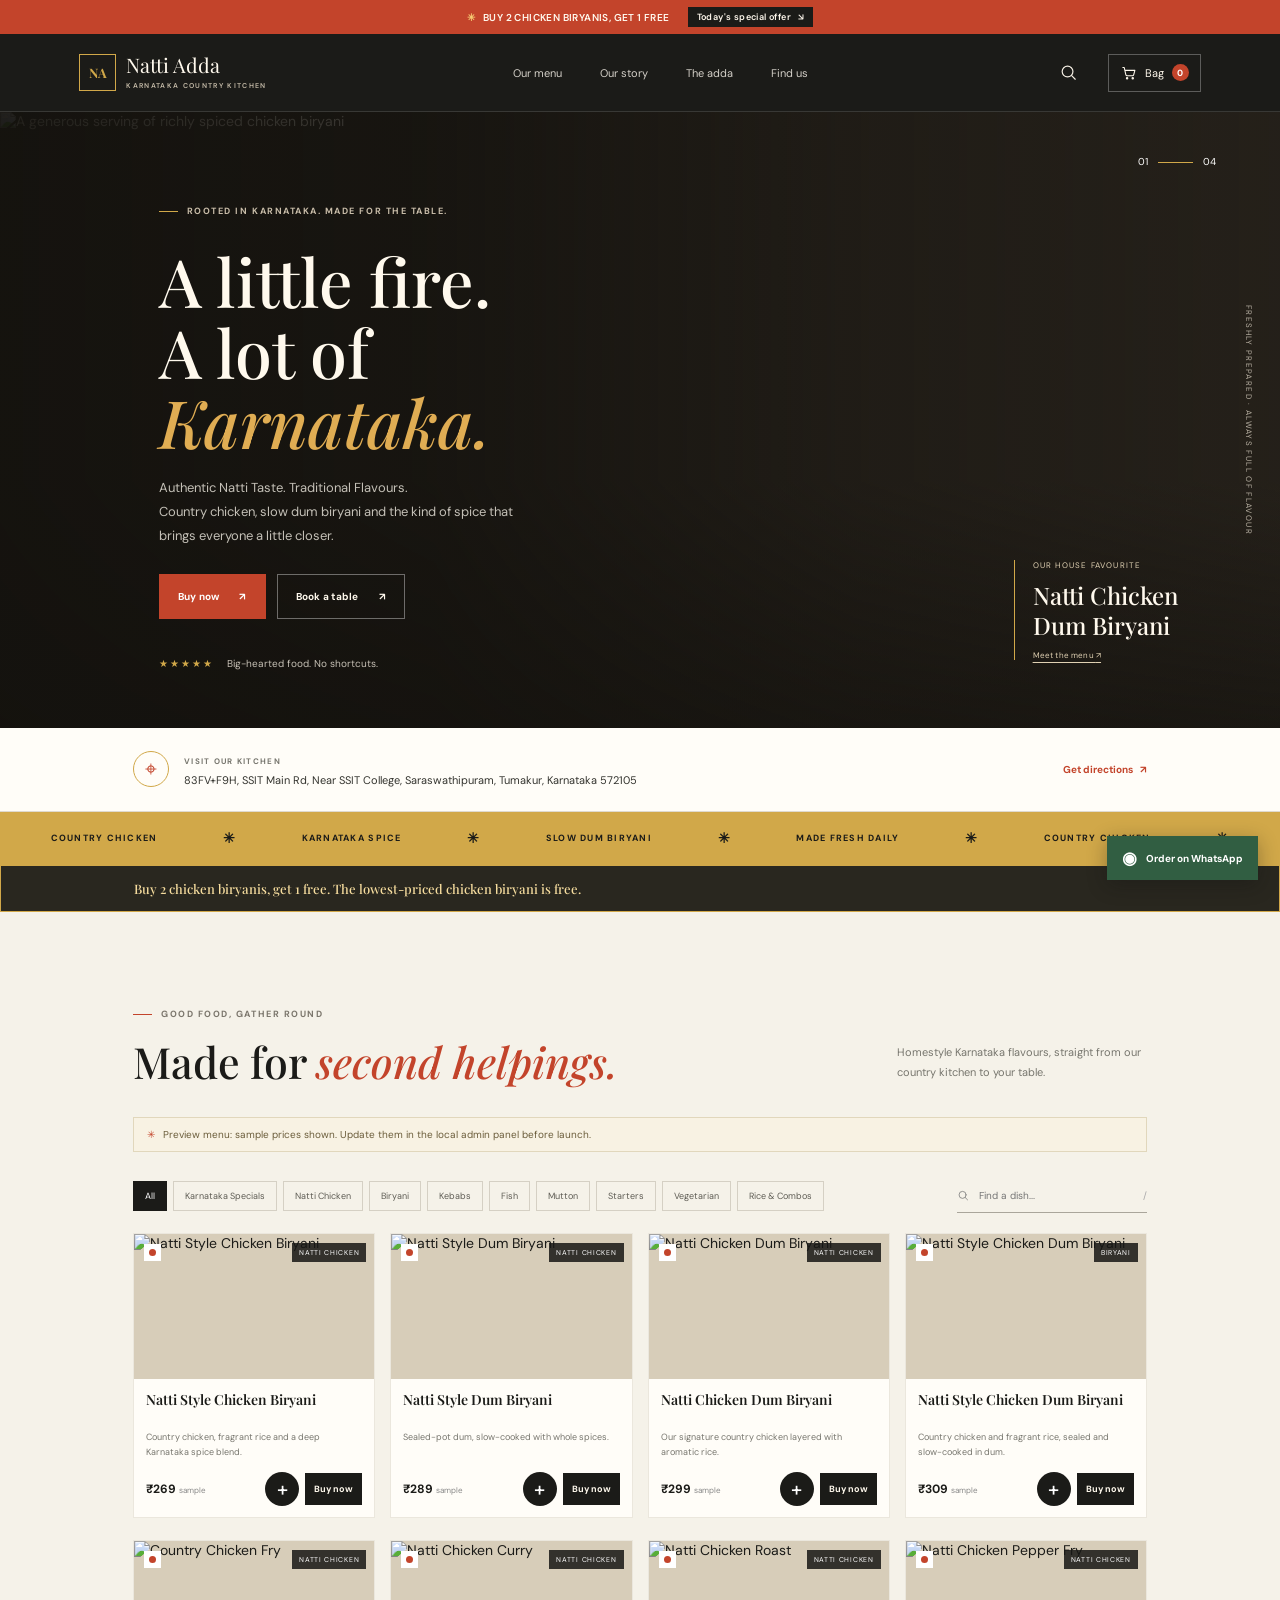
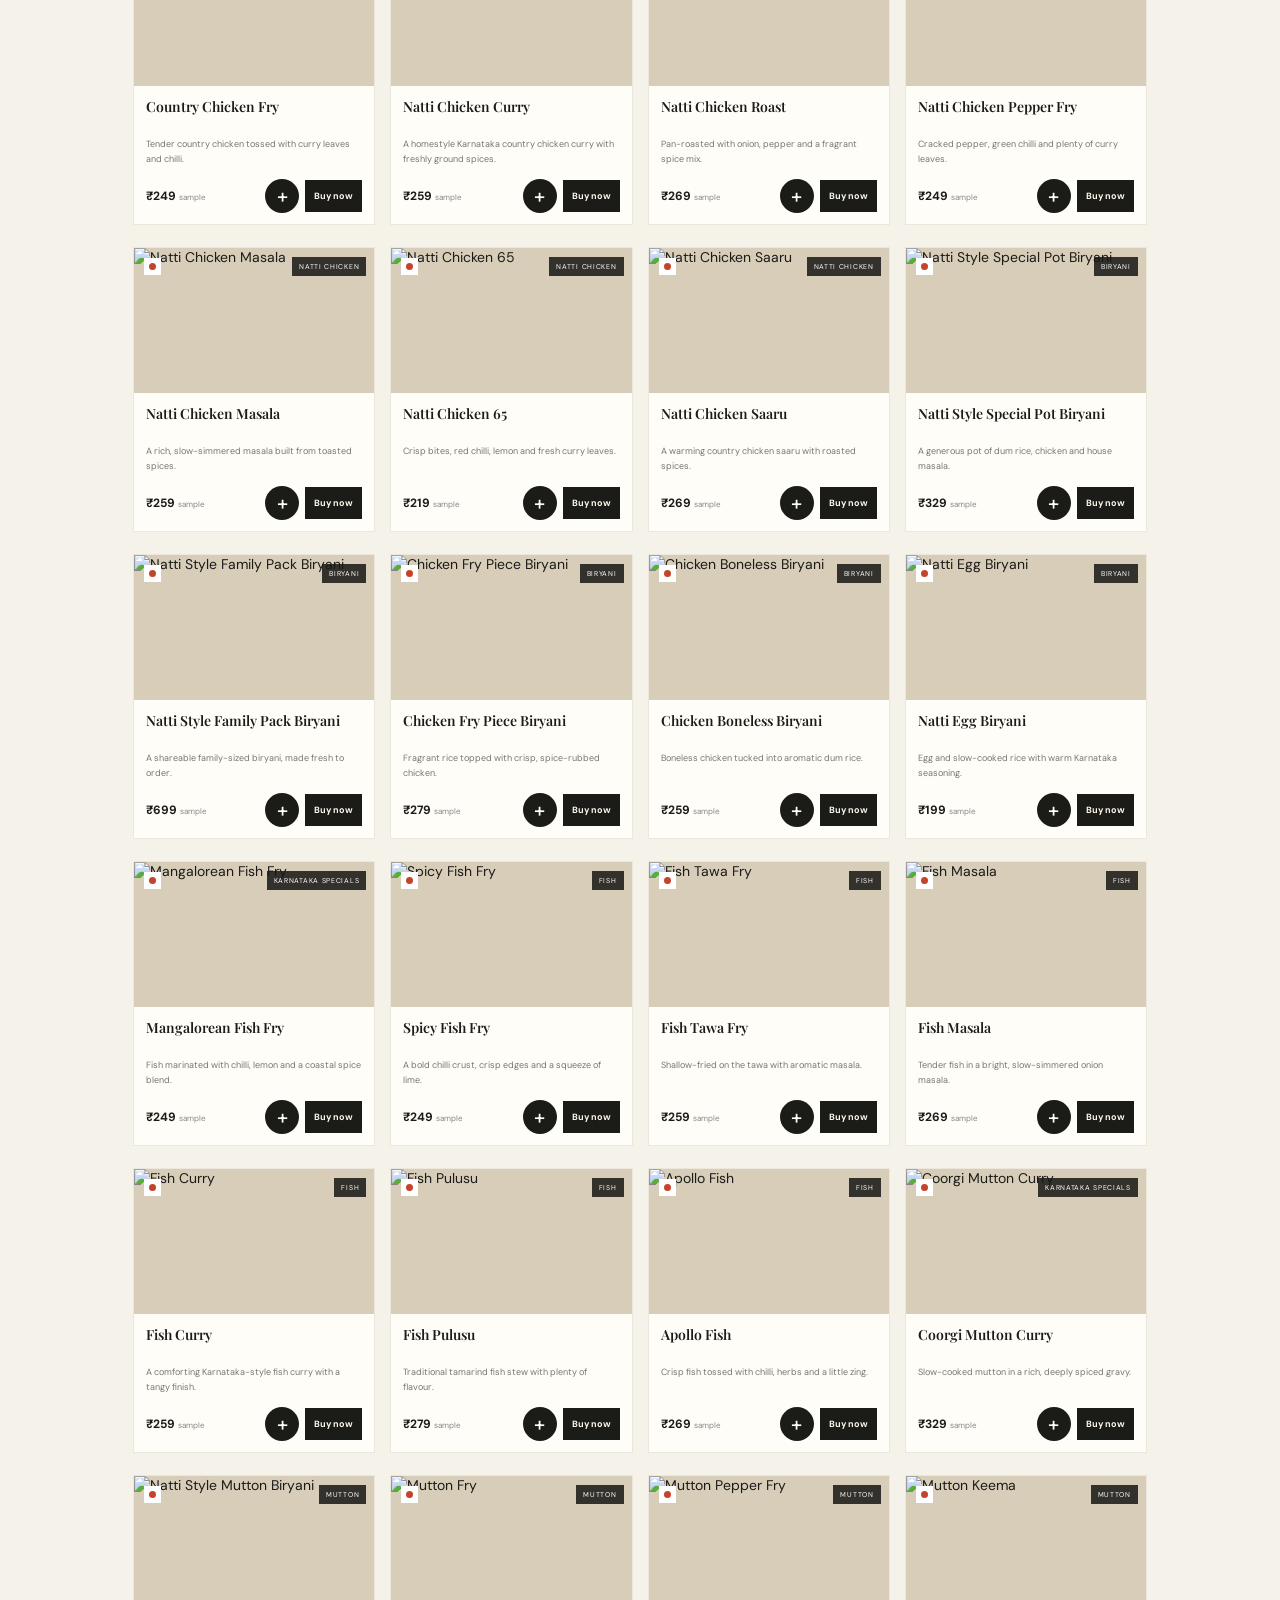
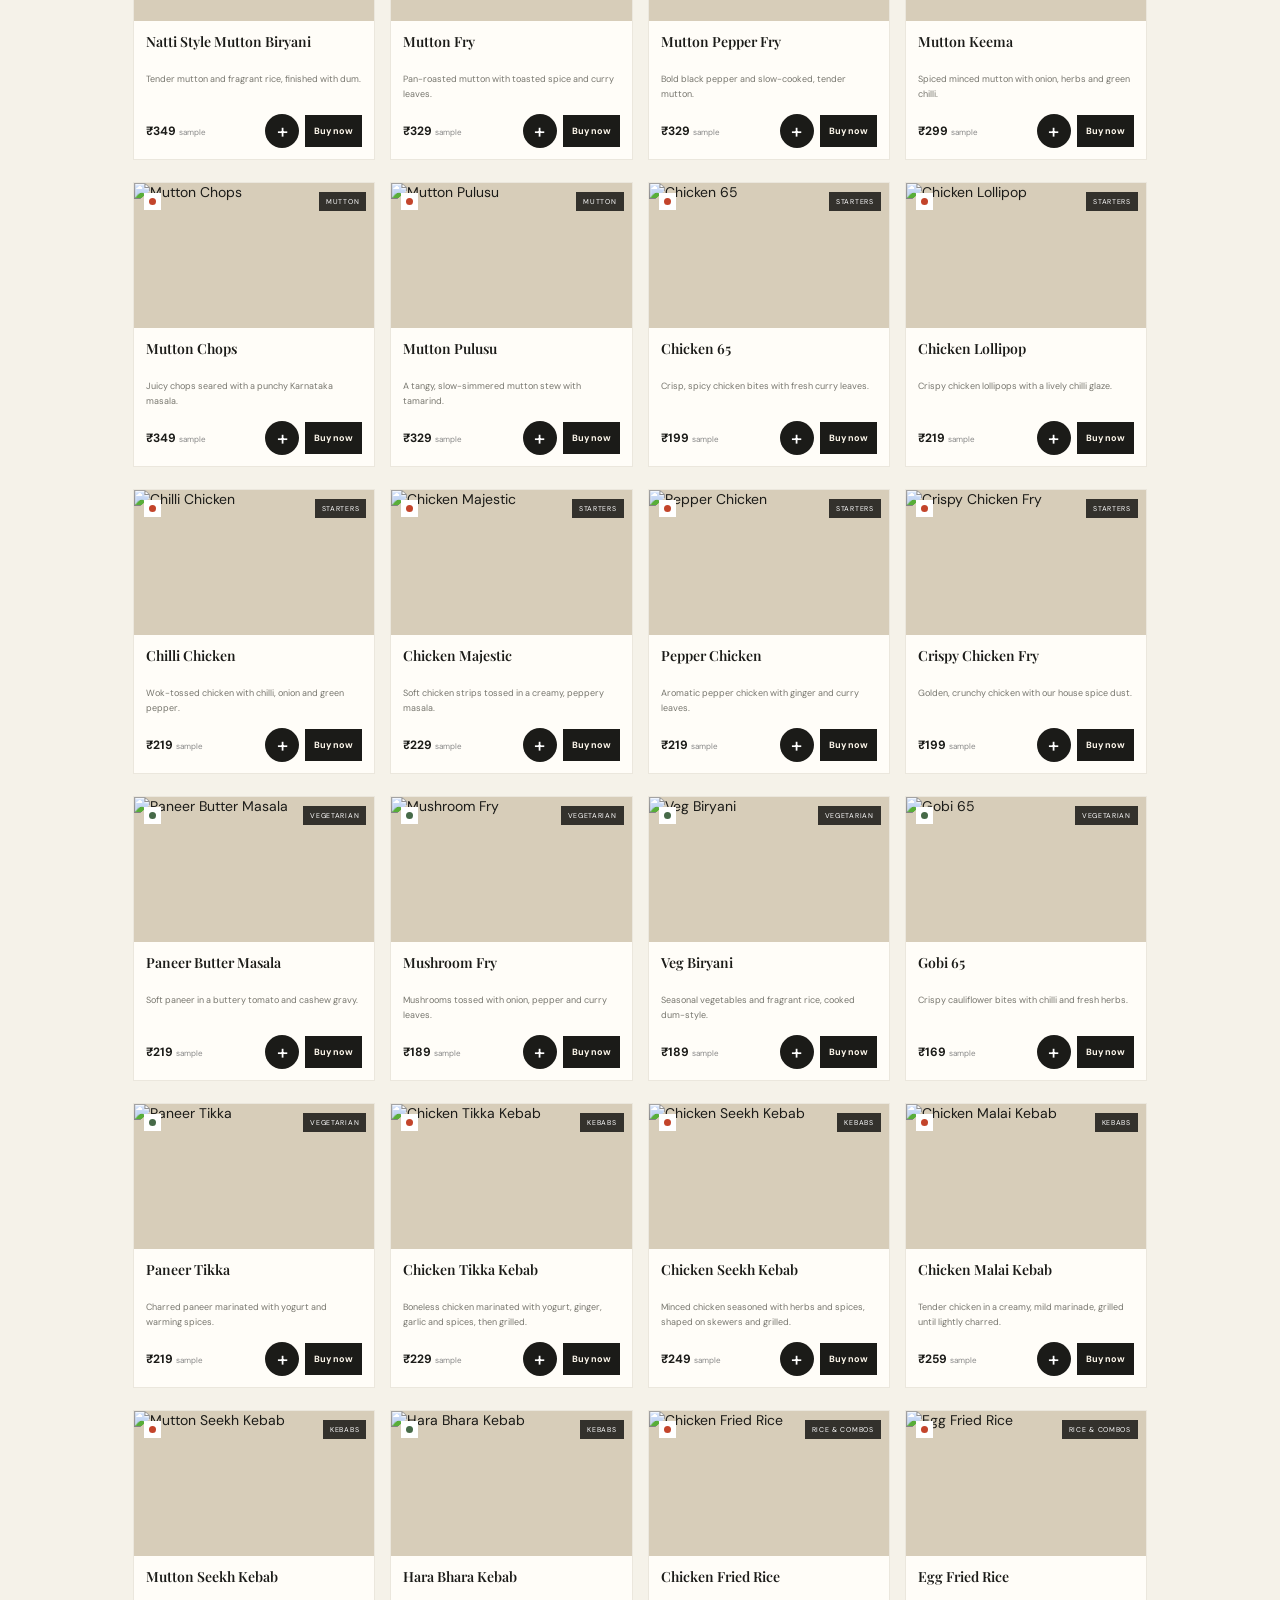
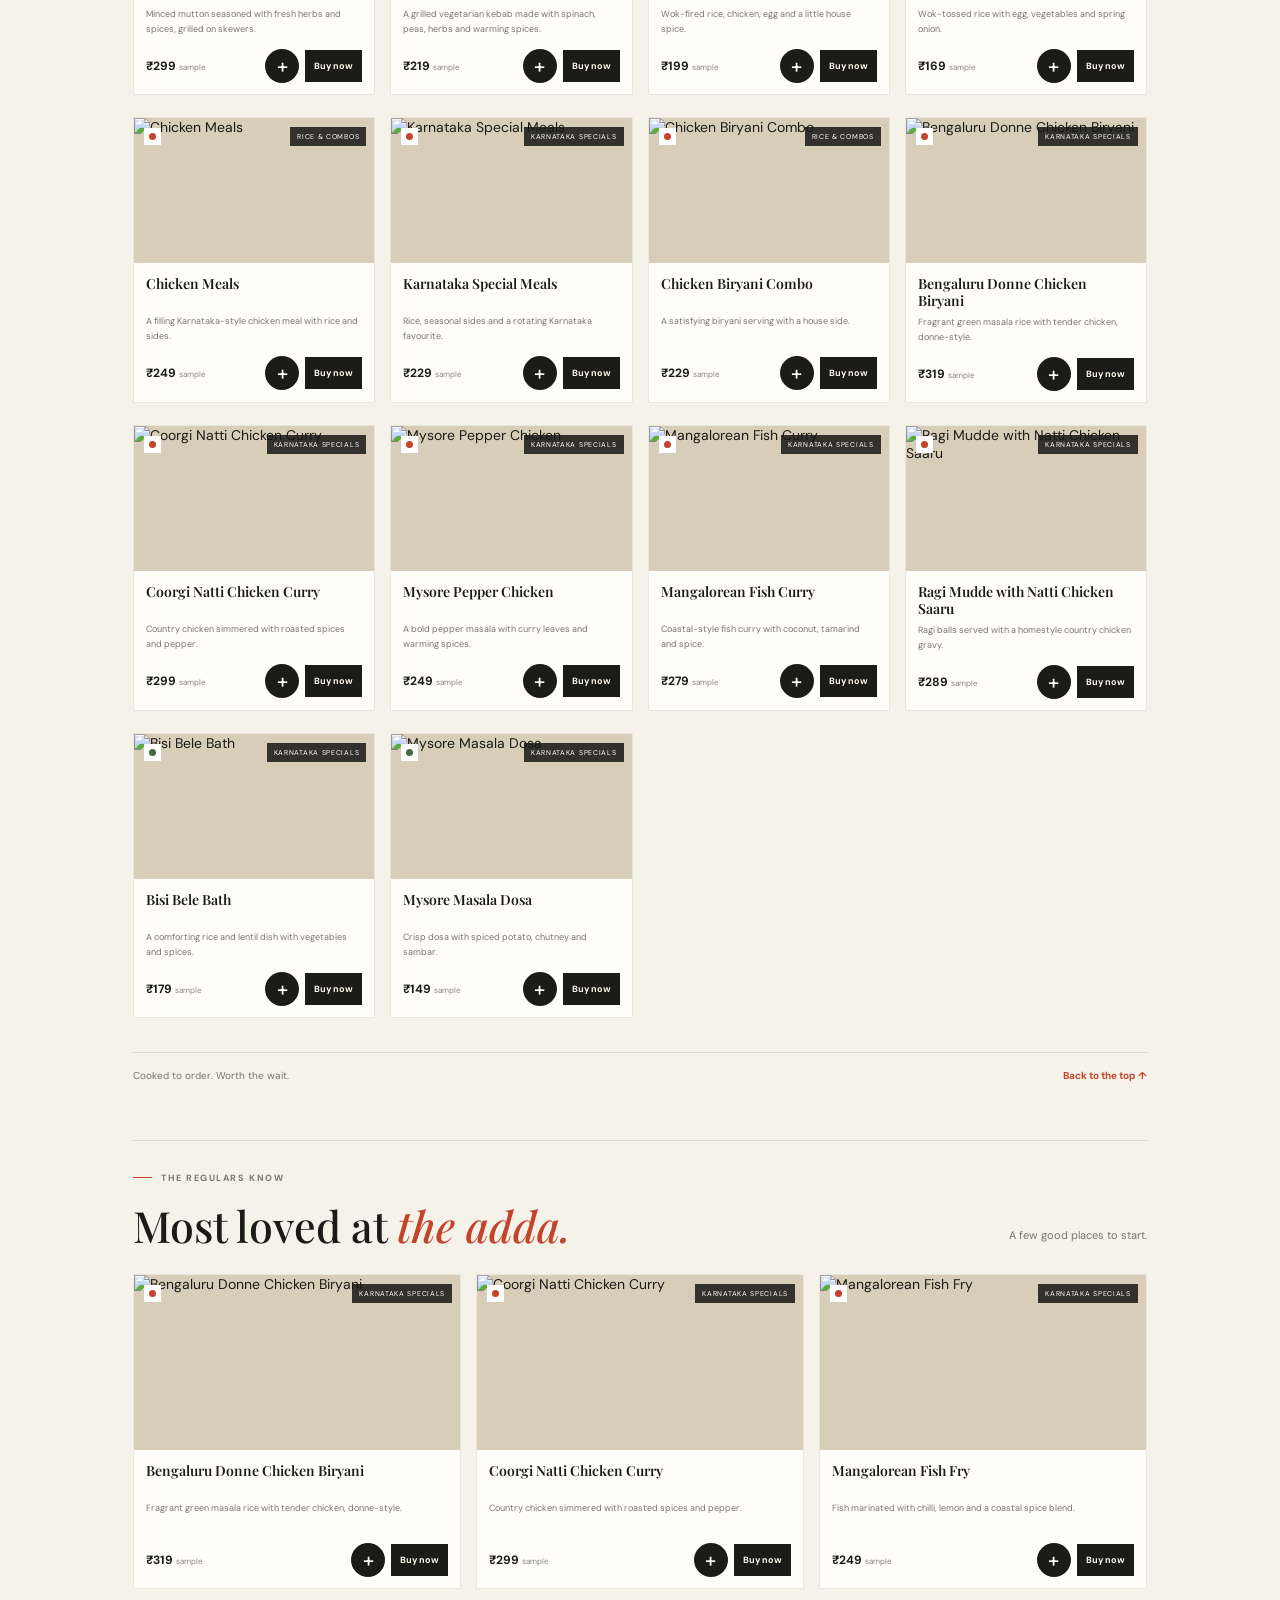
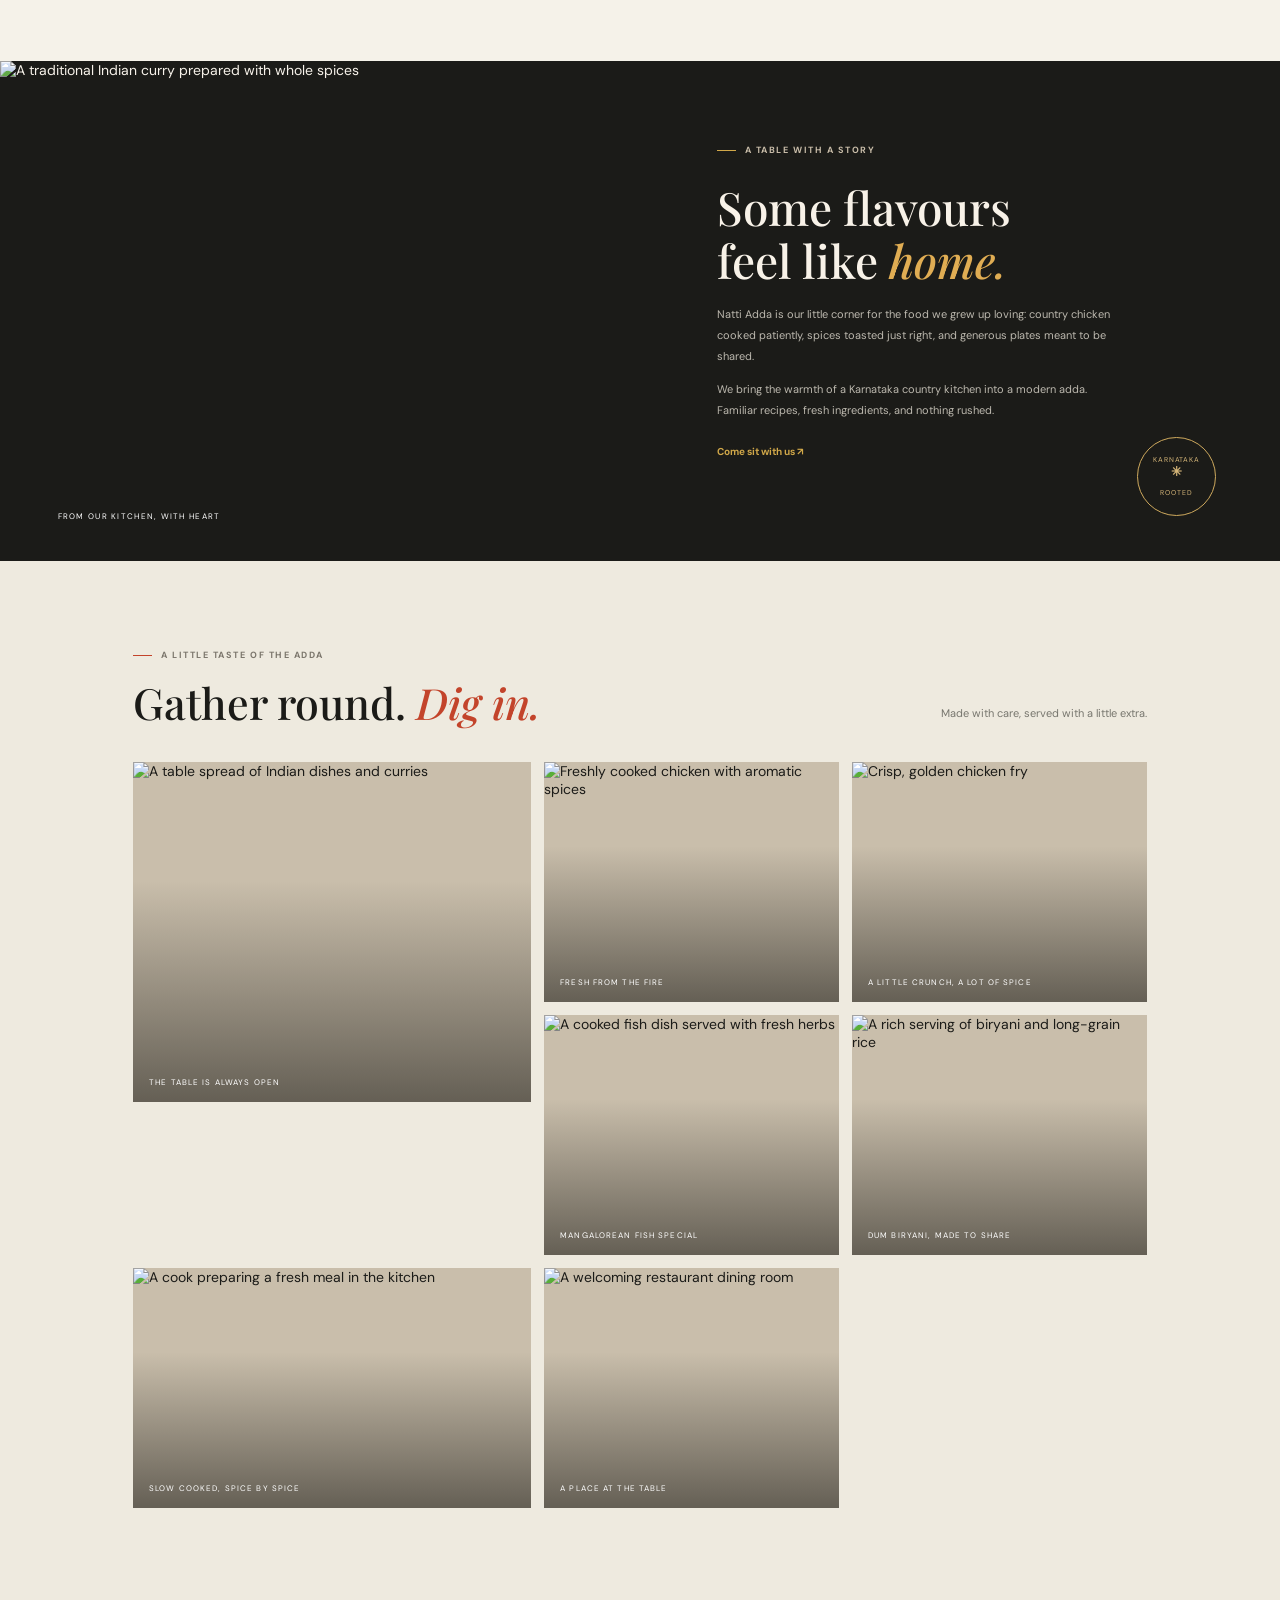
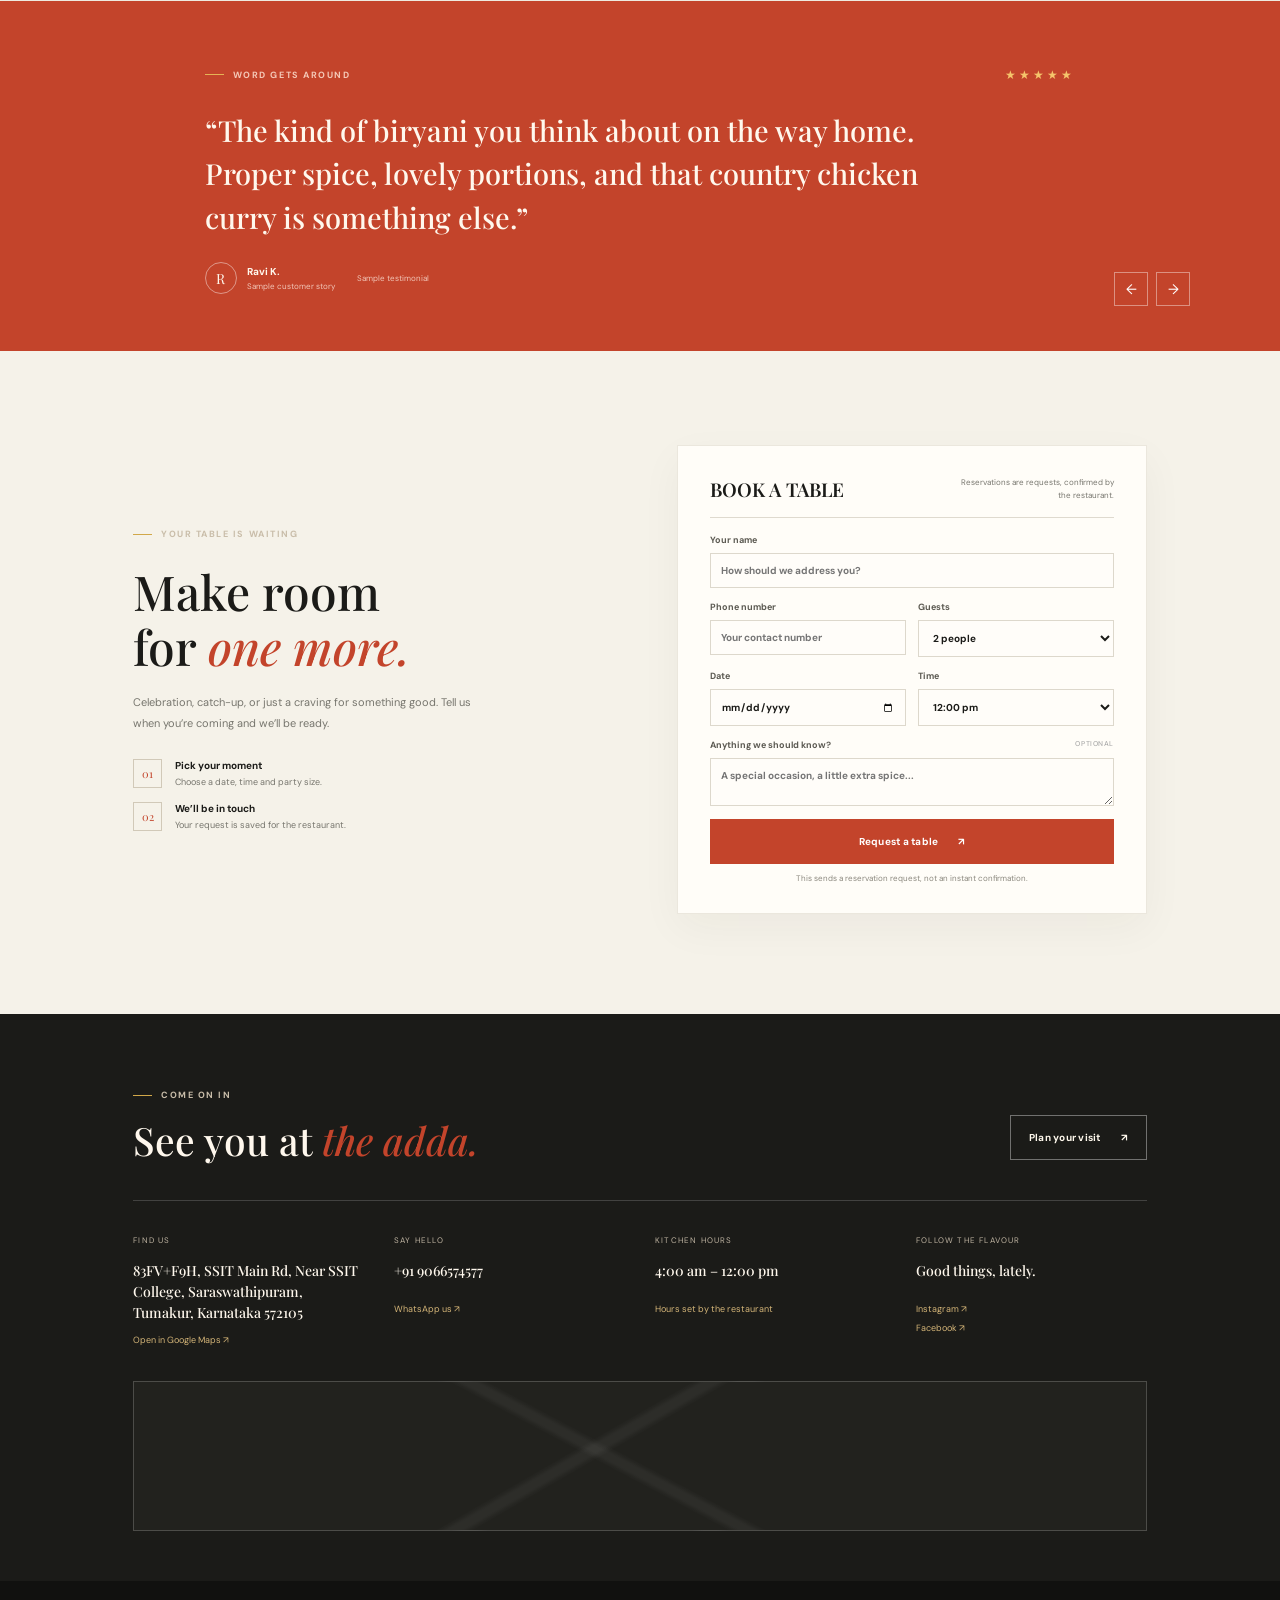
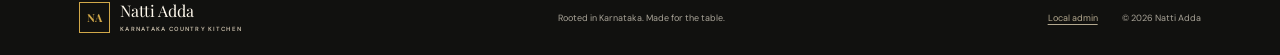
==== commit 30b6c4b6: "Update menu and order checkout Add kebab dishes, item-level Buy now checkout, location details, and " ====
--- a/index.html
+++ b/index.html
@@ -26,6 +26,7 @@
       <div class="hero-visual"><img src="https://images.unsplash.com/photo-1631515243349-e0cb75fb8d3a?auto=format&fit=crop&w=1500&q=88" alt="A generous serving of richly spiced chicken biryani" fetchpriority="high"><div class="hero-image-shade"></div><div class="hero-stamp"><span>OUR HOUSE FAVOURITE</span><strong>Natti Chicken<br>Dum Biryani</strong><a href="#menu">Meet the menu <span aria-hidden="true">↗</span></a></div><div class="hero-image-index">01 <span></span> 04</div></div>
       <div class="hero-side-note">FRESHLY PREPARED · ALWAYS FULL OF FLAVOUR</div>
     </section>
+    <div class="location-strip"><span class="location-mark" aria-hidden="true">⌖</span><div><span class="location-label">VISIT OUR KITCHEN</span><p class="location-address" data-contact="address">83FV+F9H, SSIT Main Rd, Near SSIT College, Saraswathipuram, Tumakur, Karnataka 572105</p></div><a class="location-link map-link" href="https://maps.google.com/?q=83FV%2BF9H%2C%20SSIT%20Main%20Rd%2C%20Near%20SSIT%20College%2C%20Saraswathipuram%2C%20Tumakur%2C%20Karnataka%20572105" target="_blank" rel="noreferrer">Get directions <span aria-hidden="true">↗</span></a></div>
     <div class="ticker" aria-label="Natti Adda specialties"><span>COUNTRY CHICKEN</span><i>✳</i><span>KARNATAKA SPICE</span><i>✳</i><span>SLOW DUM BIRYANI</span><i>✳</i><span>MADE FRESH DAILY</span><i>✳</i><span>COUNTRY CHICKEN</span><i>✳</i></div>
     <section class="menu-section section-pad" id="menu">
       <div class="section-heading"><div><div class="eyebrow eyebrow-dark"><span></span> GOOD FOOD, GATHER ROUND</div><h2>Made for <em>second helpings.</em></h2></div><p>Homestyle Karnataka flavours, straight from our country kitchen to your table.</p></div>
@@ -38,12 +39,12 @@
     <section class="story-section" id="story"><div class="story-image"><img src="https://images.unsplash.com/photo-1603894584373-5ac82b2ae398?auto=format&fit=crop&w=1200&q=85" alt="A traditional Indian curry prepared with whole spices" loading="lazy"><span class="image-caption">FROM OUR KITCHEN, WITH HEART</span></div><div class="story-copy"><div class="eyebrow"><span></span> A TABLE WITH A STORY</div><h2>Some flavours<br>feel like <em>home.</em></h2><p>Natti Adda is our little corner for the food we grew up loving: country chicken cooked patiently, spices toasted just right, and generous plates meant to be shared.</p><p>We bring the warmth of a Karnataka country kitchen into a modern adda. Familiar recipes, fresh ingredients, and nothing rushed.</p><a href="#reserve" class="text-link text-link-light">Come sit with us <span aria-hidden="true">↗</span></a><div class="story-seal">KARNATAKA<br><b>✳</b><br>ROOTED</div></div></section>
     <section class="gallery-section section-pad" id="gallery"><div class="section-heading"><div><div class="eyebrow eyebrow-dark"><span></span> A LITTLE TASTE OF THE ADDA</div><h2>Gather round. <em>Dig in.</em></h2></div><p>Made with care, served with a little extra.</p></div><div class="gallery-grid"><figure class="gallery-large"><img src="https://images.unsplash.com/photo-1565557623262-b51c2513a641?auto=format&fit=crop&w=1300&q=85" alt="A table spread of Indian dishes and curries" loading="lazy"><figcaption>THE TABLE IS ALWAYS OPEN</figcaption></figure><figure><img src="https://images.unsplash.com/photo-1603133872878-684f208fb84b?auto=format&fit=crop&w=850&q=85" alt="Freshly cooked chicken with aromatic spices" loading="lazy"><figcaption>FRESH FROM THE FIRE</figcaption></figure><figure><img src="https://images.unsplash.com/photo-1626082927389-6cd097cdc6ec?auto=format&fit=crop&w=850&q=85" alt="Crisp, golden chicken fry" loading="lazy"><figcaption>A LITTLE CRUNCH, A LOT OF SPICE</figcaption></figure></div></section>
     <section class="review-section"><div class="review-top"><div class="eyebrow"><span></span> WORD GETS AROUND</div><span class="review-stars">★★★★★</span></div><blockquote>“The kind of biryani you think about on the way home. Proper spice, lovely portions, and that country chicken curry is something else.”</blockquote><div class="review-credit"><span class="review-avatar">R</span><span><b>Ravi K.</b><small>A happy table, Hyderabad</small></span><span class="review-disclaimer">Sample testimonial</span></div><div class="review-arrows"><button class="icon-button" aria-label="Previous review">←</button><button class="icon-button" aria-label="Next review">→</button></div></section>
-    <section class="reserve-section section-pad" id="reserve"><div class="reserve-copy"><div class="eyebrow"><span></span> YOUR TABLE IS WAITING</div><h2>Make room<br>for <em>one more.</em></h2><p>Celebration, catch-up, or just a craving for something good. Tell us when you’re coming and we’ll be ready.</p><div class="reserve-detail"><span>01</span><div><b>Pick your moment</b><small>Choose a date, time and party size.</small></div></div><div class="reserve-detail"><span>02</span><div><b>We’ll be in touch</b><small>Your request is saved for the restaurant.</small></div></div></div><form class="reserve-form" id="reservation-form"><div class="form-title"><span>BOOK A TABLE</span><small>Reservations are requests, confirmed by the restaurant.</small></div><label>Your name<input name="name" required maxlength="80" placeholder="How should we address you?"></label><div class="form-row"><label>Phone number<input name="phone" required type="tel" autocomplete="tel" pattern="[0-9+()\-\s]{7,20}" placeholder="Your contact number"></label><label>Guests<select name="guests" required><option value="2">2 people</option><option value="1">1 person</option><option value="3">3 people</option><option value="4">4 people</option><option value="5">5 people</option><option value="6">6 people</option><option value="7">7 people</option><option value="8">8 people</option></select></label></div><div class="form-row"><label>Date<input name="date" type="date" required></label><label>Time<select name="time" required><option value="12:00">12:00 pm</option><option value="12:30">12:30 pm</option><option value="13:00">1:00 pm</option><option value="13:30">1:30 pm</option><option value="19:00">7:00 pm</option><option value="19:30">7:30 pm</option><option value="20:00">8:00 pm</option><option value="20:30">8:30 pm</option></select></label></div><label>Anything we should know? <span class="optional">OPTIONAL</span><textarea name="note" rows="2" maxlength="240" placeholder="A special occasion, a little extra spice..."></textarea></label><button class="button button-red button-full" type="submit">Request a table <span aria-hidden="true">↗</span></button><p class="form-footnote">This sends a reservation request, not an instant confirmation.</p></form></section>
+    <section class="reserve-section section-pad" id="reserve"><div class="reserve-copy"><div class="eyebrow"><span></span> YOUR TABLE IS WAITING</div><h2>Make room<br>for <em>one more.</em></h2><p>Celebration, catch-up, or just a craving for something good. Tell us when you’re coming and we’ll be ready.</p><div class="reserve-detail"><span>01</span><div><b>Pick your moment</b><small>Choose a date, time and party size.</small></div></div><div class="reserve-detail"><span>02</span><div><b>We’ll be in touch</b><small>Your request is saved for the restaurant.</small></div></div></div><form class="reserve-form" id="reservation-form"><div class="form-title"><span>BOOK A TABLE</span><small>Reservations are requests, confirmed by the restaurant.</small></div><label>Your name<input name="name" required maxlength="80" placeholder="How should we address you?"></label><div class="form-row"><label>Phone number<input name="phone" required type="tel" autocomplete="tel" pattern="\+?[0-9]+(?:[ \x2d][0-9]+)*" placeholder="Your contact number"></label><label>Guests<select name="guests" required><option value="2">2 people</option><option value="1">1 person</option><option value="3">3 people</option><option value="4">4 people</option><option value="5">5 people</option><option value="6">6 people</option><option value="7">7 people</option><option value="8">8 people</option></select></label></div><div class="form-row"><label>Date<input name="date" type="date" required></label><label>Time<select name="time" required><option value="12:00">12:00 pm</option><option value="12:30">12:30 pm</option><option value="13:00">1:00 pm</option><option value="13:30">1:30 pm</option><option value="19:00">7:00 pm</option><option value="19:30">7:30 pm</option><option value="20:00">8:00 pm</option><option value="20:30">8:30 pm</option></select></label></div><label>Anything we should know? <span class="optional">OPTIONAL</span><textarea name="note" rows="2" maxlength="240" placeholder="A special occasion, a little extra spice..."></textarea></label><button class="button button-red button-full" type="submit">Request a table <span aria-hidden="true">↗</span></button><p class="form-footnote">This sends a reservation request, not an instant confirmation.</p></form></section>
     <section class="contact-section" id="contact"><div class="contact-top"><div><div class="eyebrow"><span></span> COME ON IN</div><h2>See you at <em>the adda.</em></h2></div><a class="button button-line" href="#reserve">Plan your visit <span aria-hidden="true">↗</span></a></div><div class="contact-grid"><div><span class="contact-label">FIND US</span><p class="contact-value" data-contact="address">83FV+F9H, SSIT Main Rd, Near SSIT College, Saraswathipuram, Tumakur, Karnataka 572105</p><a class="contact-link map-link" href="https://maps.google.com/?q=83FV%2BF9H%2C%20SSIT%20Main%20Rd%2C%20Near%20SSIT%20College%2C%20Saraswathipuram%2C%20Tumakur%2C%20Karnataka%20572105" target="_blank" rel="noreferrer">Open in Google Maps ↗</a></div><div><span class="contact-label">SAY HELLO</span><p class="contact-value" data-contact="phone">Add your phone in Admin</p><a class="contact-link whatsapp-link" href="https://wa.me/?text=Hello%20Natti%20Adda" target="_blank" rel="noreferrer">WhatsApp us ↗</a></div><div><span class="contact-label">KITCHEN HOURS</span><p class="contact-value" data-contact="hours">4:00 am – 12:00 pm</p><span class="contact-link">Hours set by the restaurant</span></div><div><span class="contact-label">FOLLOW THE FLAVOUR</span><p class="contact-value">Good things, lately.</p><a class="contact-link instagram-link" href="https://instagram.com/" target="_blank" rel="noreferrer">Instagram ↗</a></div></div><div class="map-placeholder"><div class="map-pin">✳</div><span>MAP LOCATION SET BY THE RESTAURANT</span><a class="map-link" href="https://maps.google.com/?q=83FV%2BF9H%2C%20SSIT%20Main%20Rd%2C%20Near%20SSIT%20College%2C%20Saraswathipuram%2C%20Tumakur%2C%20Karnataka%20572105" target="_blank" rel="noreferrer">Find Natti Adda on Google Maps ↗</a></div></section>
   </main>
   <footer class="site-footer"><a class="brand brand-footer" href="#home"><span class="brand-mark">NA</span><span class="brand-name">Natti Adda<small>KARNATAKA COUNTRY KITCHEN</small></span></a><span>Rooted in Karnataka. Made for the table.</span><div><button class="admin-open" type="button">Local admin</button><span>© <span id="year"></span> Natti Adda</span></div></footer>
   <a class="floating-whatsapp" href="https://wa.me/?text=Hello%20Natti%20Adda%2C%20I%27d%20like%20to%20order." target="_blank" rel="noreferrer" aria-label="Start an order on WhatsApp"><span class="wa-icon">◉</span><span>Order on WhatsApp</span></a>
-  <div class="drawer-scrim" hidden></div><aside class="cart-drawer" aria-label="Your order" aria-hidden="true"><div class="drawer-header"><div><span class="eyebrow eyebrow-dark"><span></span> YOUR ORDER</span><h2>Your bag <span class="drawer-count">(0)</span></h2></div><button class="icon-button cart-close" aria-label="Close cart">×</button></div><div class="cart-items"></div><div class="cart-empty"><span>✳</span><b>Your table is waiting.</b><p>Add something delicious from the menu.</p><button class="text-link browse-menu">Browse the menu ↗</button></div><form id="checkout-form" class="checkout-form"><div class="cart-totals"><div class="cart-total cart-subtotal"><span>Subtotal</span><strong>₹0</strong></div><div class="cart-discount" hidden><span>Buy 2, get 1 free</span><strong>−₹0</strong></div><div class="cart-total cart-grand-total"><span>Total</span><strong>₹0</strong></div></div><p class="checkout-note">Buy 2 menu items, get the lowest-priced one free. Delivery fees, if any, are confirmed by the restaurant.</p><label>Your name<input name="name" required maxlength="80" placeholder="Name for the order"></label><label>Phone number<input name="phone" required type="tel" pattern="[0-9+()\-\s]{7,20}" placeholder="Your contact number"></label><label>Delivery address<textarea name="address" required rows="2" maxlength="300" placeholder="Where should we bring it?"></textarea></label><button class="button button-red button-full checkout-submit" type="submit">Continue on WhatsApp <span aria-hidden="true">↗</span></button><small class="checkout-footnote">WhatsApp opens a message for you to send to the restaurant.</small></form></aside>
+  <div class="drawer-scrim" hidden></div><aside class="cart-drawer" aria-label="Your order" aria-hidden="true"><div class="drawer-header"><div><span class="eyebrow eyebrow-dark"><span></span> YOUR ORDER</span><h2>Your bag <span class="drawer-count">(0)</span></h2></div><button class="icon-button cart-close" aria-label="Close cart">×</button></div><div class="cart-items"></div><div class="cart-empty"><span>✳</span><b>Your table is waiting.</b><p>Add something delicious from the menu.</p><button class="text-link browse-menu">Browse the menu ↗</button></div><form id="checkout-form" class="checkout-form"><div class="cart-totals"><div class="cart-total cart-subtotal"><span>Subtotal</span><strong>₹0</strong></div><div class="cart-discount" hidden><span>Buy 2, get 1 free</span><strong>−₹0</strong></div><div class="cart-total cart-grand-total"><span>Total</span><strong>₹0</strong></div></div><p class="checkout-note">Buy 2 menu items, get the lowest-priced one free. Delivery fees, if any, are confirmed by the restaurant.</p><label>Your name<input name="name" required maxlength="80" placeholder="Name for the order"></label><label>Phone number<input name="phone" required type="tel" pattern="\+?[0-9]+(?:[ \x2d][0-9]+)*" placeholder="Your contact number"></label><label>Delivery address<textarea name="address" required rows="2" maxlength="300" placeholder="Where should we bring it?"></textarea></label><button class="button button-red button-full checkout-submit" type="submit">Place order on WhatsApp <span aria-hidden="true">↗</span></button><small class="checkout-footnote">WhatsApp opens a message for you to send to place the order.</small></form></aside>
   <dialog class="admin-dialog"><div class="admin-header"><div><span class="eyebrow eyebrow-dark"><span></span> RESTAURANT TOOLS</span><h2>Local admin</h2><p class="admin-owner">Admin: Prajwal</p></div><button class="icon-button admin-close" aria-label="Close admin">×</button></div><div class="admin-warning"><b>Browser preview only.</b> This panel is not secured, changes stay on this device, and there is no shared database. Connect a backend and authentication before using for business.</div><div class="admin-tabs" role="tablist"><button class="admin-tab is-active" data-admin-tab="menu" role="tab">Menu</button><button class="admin-tab" data-admin-tab="orders" role="tab">Orders</button><button class="admin-tab" data-admin-tab="reservations" role="tab">Reservations</button><button class="admin-tab" data-admin-tab="settings" role="tab">Restaurant</button></div><div class="admin-content"></div></dialog>
   <div class="toast" role="status" aria-live="polite"></div>
 </body>
--- a/styles.css
+++ b/styles.css
@@ -6,7 +6,8 @@
 @media(prefers-reduced-motion:reduce){*,*::before,*::after{scroll-behavior:auto!important;animation-duration:.01ms!important;animation-iteration-count:1!important;transition-duration:.01ms!important}}
 
 .best-sellers{margin-top:58px;padding-top:31px;border-top:1px solid var(--line)}.featured-grid{display:grid;grid-template-columns:repeat(3,minmax(0,1fr));gap:15px;margin-top:24px}.featured-grid .dish-image{height:175px}.offer-banner{margin-bottom:20px;padding:13px 15px;border:1px solid #d1a849;color:#f5dc9e;background:#29271f;font:500 15px var(--font-display)}.map-placeholder{position:relative;overflow:hidden;padding:0}.map-placeholder iframe{position:absolute;inset:0;width:100%;height:100%;border:0;filter:saturate(.72)}.facebook-link{display:block;width:max-content;margin-top:6px}
-@media(max-width:720px){.best-sellers{margin-top:43px;padding-top:23px}.featured-grid{grid-template-columns:repeat(2,minmax(0,1fr));gap:10px}.featured-grid .dish-image{height:clamp(112px,36vw,190px)}.featured-grid .dish-card:last-child:nth-child(odd){grid-column:span 2}.offer-banner{font-size:13px}.map-placeholder{height:160px}}
+@media(max-width:720px){.best-sellers{margin-top:43px;padding-top:23px}.featured-grid{grid-template-columns:repeat(2,minmax(0,1fr));gap:10px}.featured-grid .dish-image{height:clamp(112px,36vw,190px)}.featured-grid .dish-card:last-child:nth-child(odd){grid-column:span 2}.offer-banner{font-size:13px}.map-placeholder{height:160px}.location-strip{align-items:flex-start;gap:10px;padding:14px 6%}.location-mark{width:30px;height:30px;font-size:18px}.location-address{font-size:10px}.location-link{align-self:center;font-size:9px;white-space:nowrap}}
+@media(max-width:420px){.location-strip{flex-wrap:wrap}.location-link{margin-left:40px}.dish-actions{gap:4px}.dish-card .add-button{width:30px;min-width:30px;height:30px}.dish-card .buy-button{padding:0 7px;font-size:8px}}
 .cart-totals{display:grid;gap:7px}.cart-discount{display:flex;justify-content:space-between;color:var(--green);font-size:10px;font-weight:600}.cart-discount[hidden]{display:none}.cart-grand-total{padding-top:8px;border-top:1px solid var(--line);font-size:12px;font-weight:700}
 
 .hero{display:block;position:relative;isolation:isolate;overflow:hidden}.hero-copy{position:relative;z-index:2;width:min(650px,58%)}.hero-visual{position:absolute;inset:0;z-index:0;margin:0;min-height:0;background:#29241d}.hero-visual>img{object-position:center 54%}.hero-image-shade{background:linear-gradient(90deg,rgba(20,18,14,.94) 0%,rgba(20,18,14,.83) 34%,rgba(20,18,14,.42) 67%,rgba(20,18,14,.2) 100%),linear-gradient(0deg,rgba(20,18,14,.6),transparent 40%)}.hero-stamp{left:auto;right:8%;bottom:11%;z-index:2}.hero-image-index{top:7%;right:5%;bottom:auto;z-index:2}.hero-side-note{z-index:2}
@@ -14,6 +15,7 @@
 .ticker + .offer-banner{margin:0;padding:13px 10.4%;font-size:13px;line-height:1.5}.ticker + .offer-banner[hidden]{display:none}
 @media(max-width:720px){.ticker + .offer-banner{padding:12px 6%;font-size:11px}}
 .announcement .announcement-button{display:inline-flex;align-items:center;gap:7px;margin-left:10px;padding:4px 9px;background:var(--ink);color:#fff8ed;text-decoration:none;font-size:9px;white-space:nowrap;transition:background .2s}.announcement .announcement-button:hover{background:#393830;color:#f5dc9e}
-.dish-card .add-button{width:auto;min-width:76px;height:32px;padding:0 9px;font-size:9px;font-weight:700;white-space:nowrap}
+.location-strip{min-height:84px;display:flex;align-items:center;gap:15px;padding:15px 10.4%;background:var(--paper);border-bottom:1px solid var(--line)}.location-mark{width:36px;height:36px;flex:none;display:grid;place-items:center;border:1px solid var(--gold);border-radius:50%;color:var(--red);font-size:21px}.location-label{font-size:8px;font-weight:700;letter-spacing:.16em;color:var(--muted)}.location-address{margin:4px 0 0;color:var(--ink-soft);font-size:11px;line-height:1.55}.location-link{display:inline-flex;align-items:center;gap:7px;margin-left:auto;flex:none;color:var(--red);font-size:10px;font-weight:700}.location-link:hover{text-decoration:underline;text-underline-offset:3px}
+.dish-actions{display:flex;align-items:center;gap:6px;flex:none}.dish-card .add-button{width:34px;min-width:34px;height:34px;padding:0;border-radius:50%;font-size:20px;line-height:1;font-weight:500;white-space:nowrap}.dish-card .buy-button{height:32px;padding:0 9px;border:0;background:var(--ink);color:#fff9ed;font-size:9px;font-weight:700;white-space:nowrap;cursor:pointer;transition:background .2s}.dish-card .buy-button:hover{background:var(--red)}.dish-card .buy-button:disabled{background:#8c887f;cursor:not-allowed}
 .dish-card .add-button:hover{background:var(--red)}
 .dish-card .add-button:disabled{background:#8c887f;cursor:not-allowed}
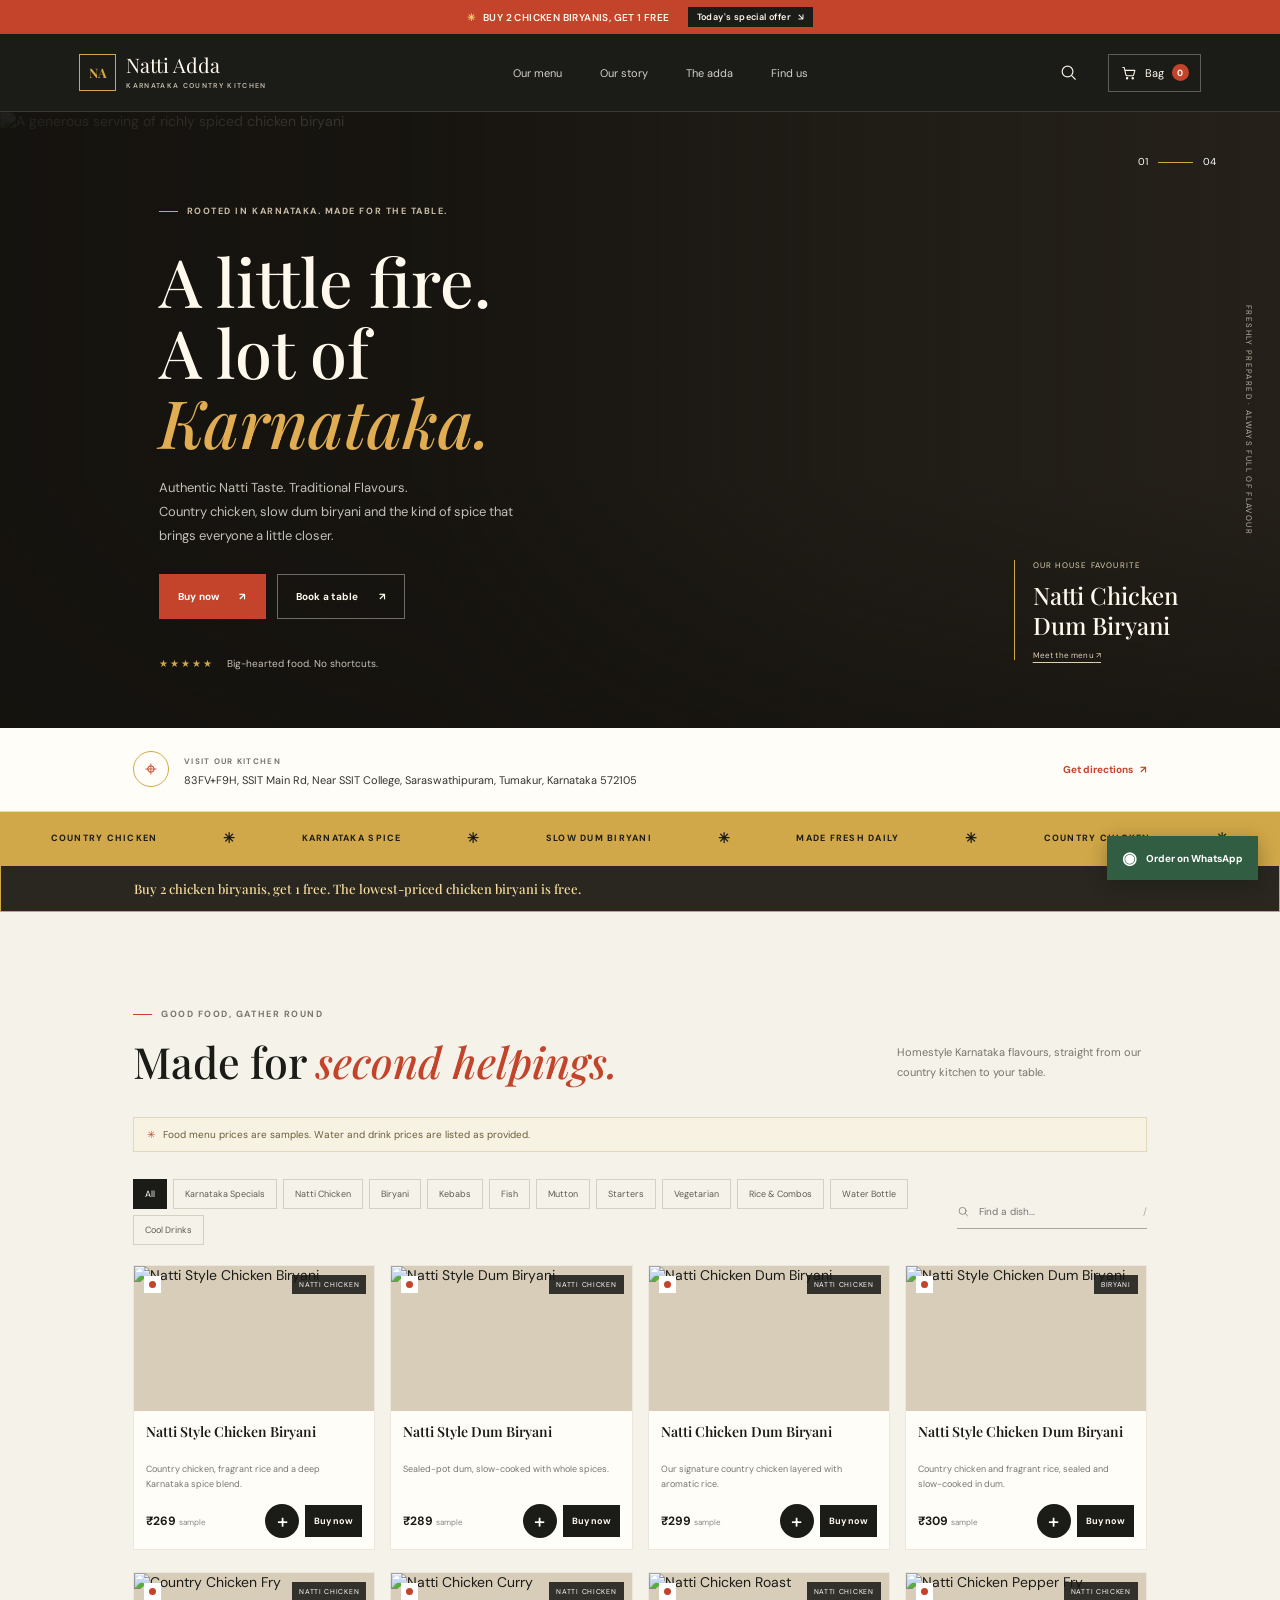
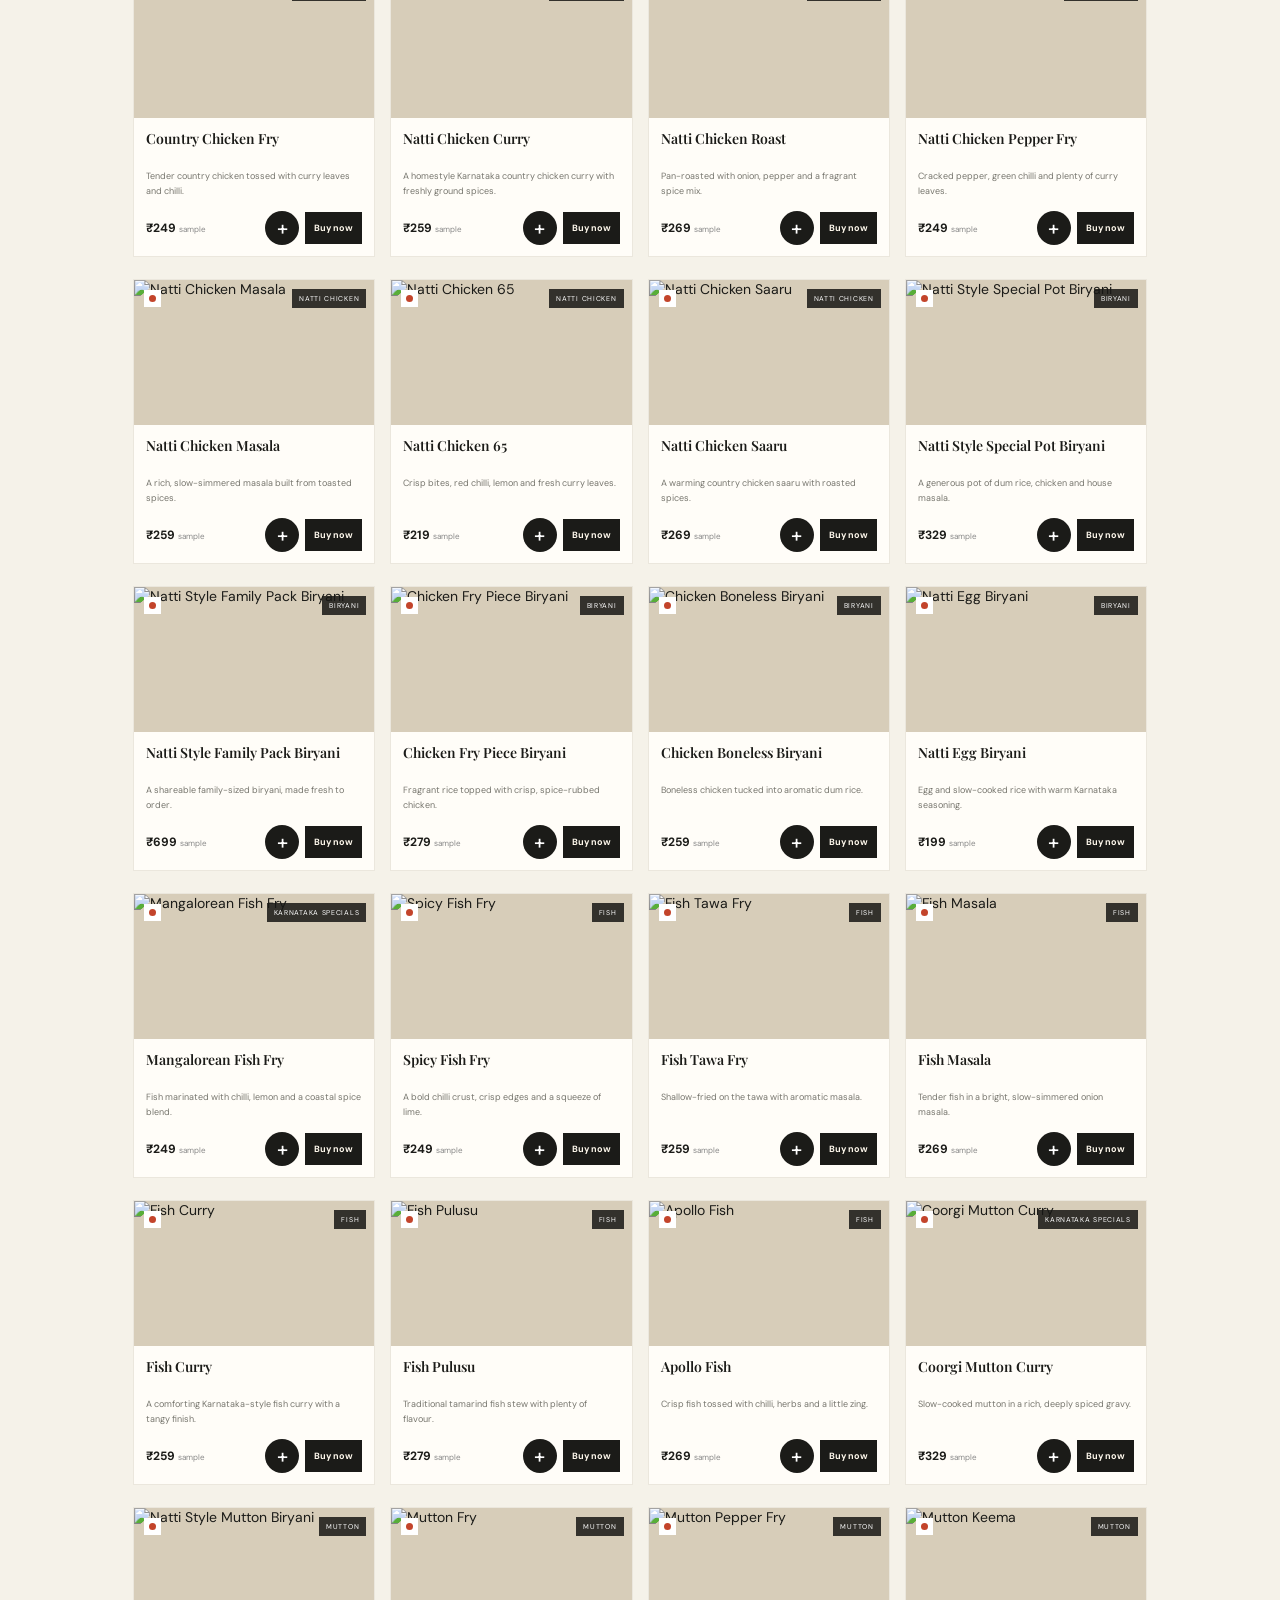
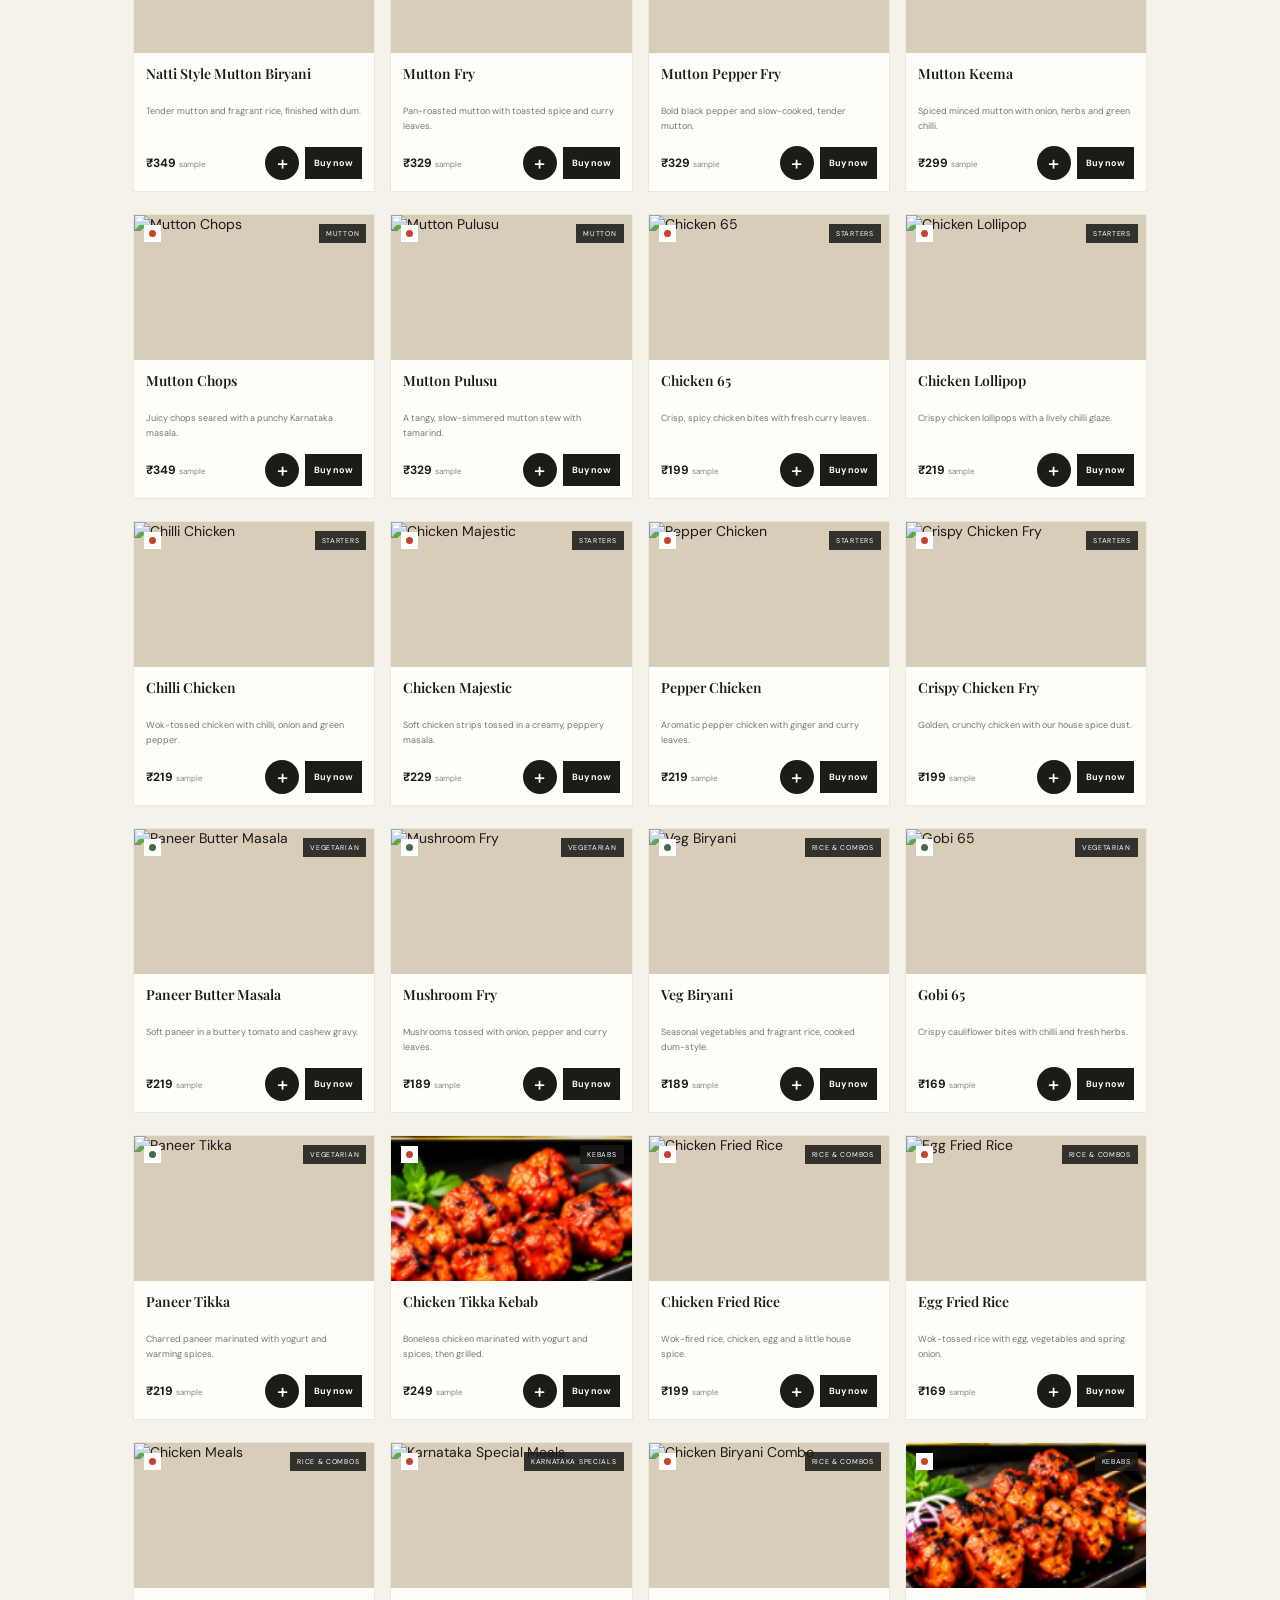
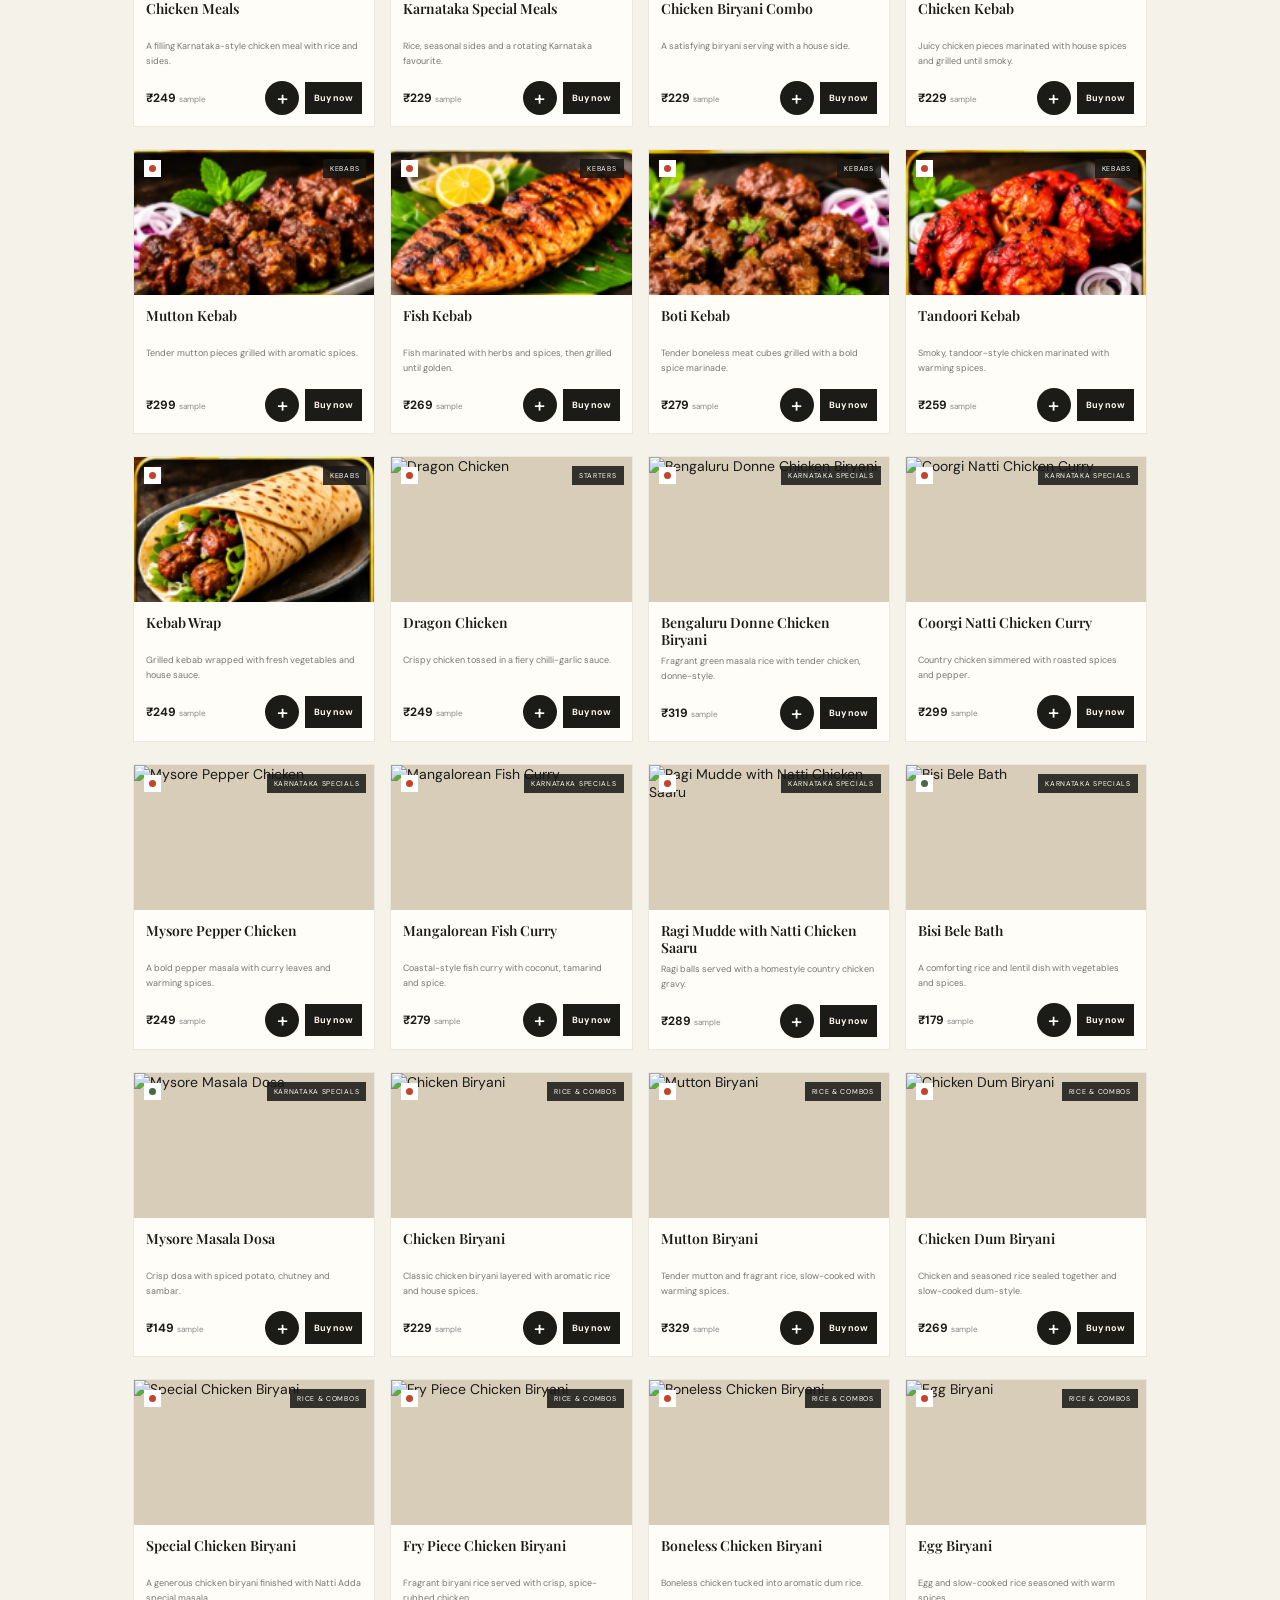
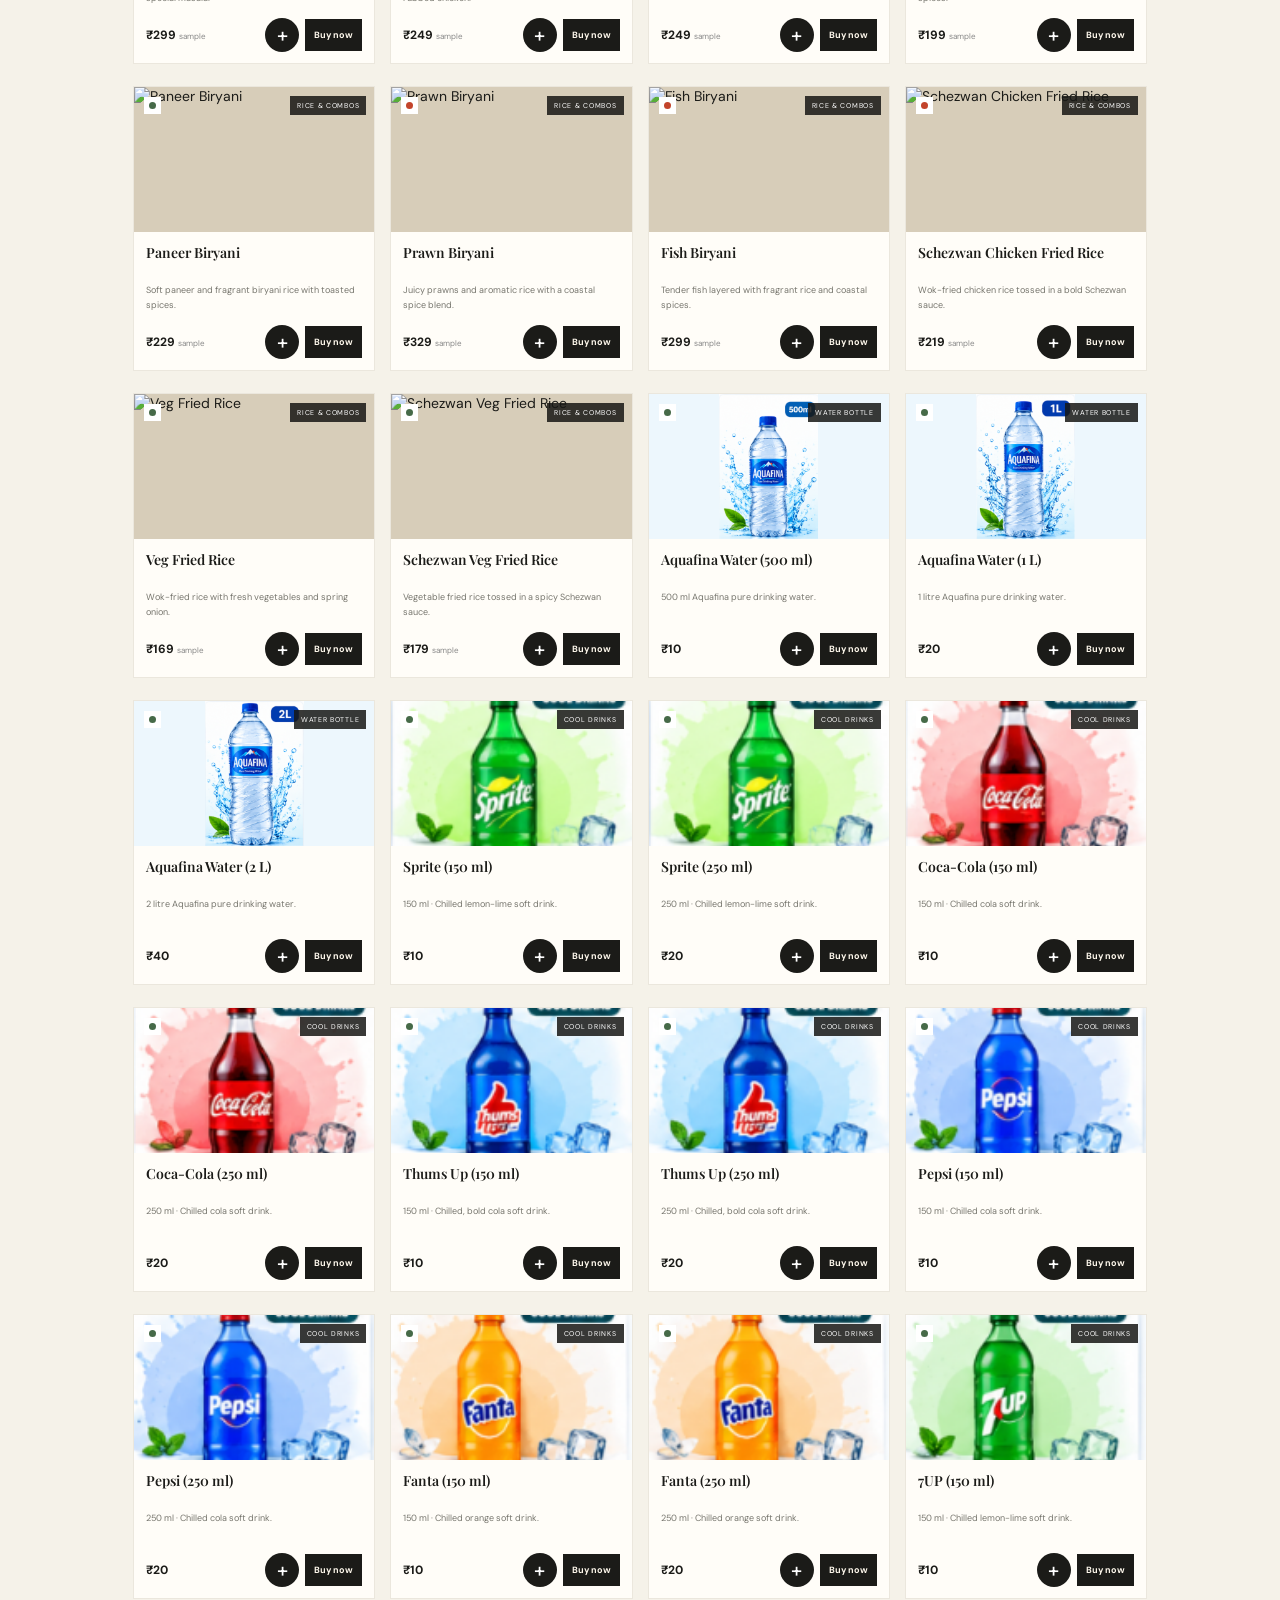
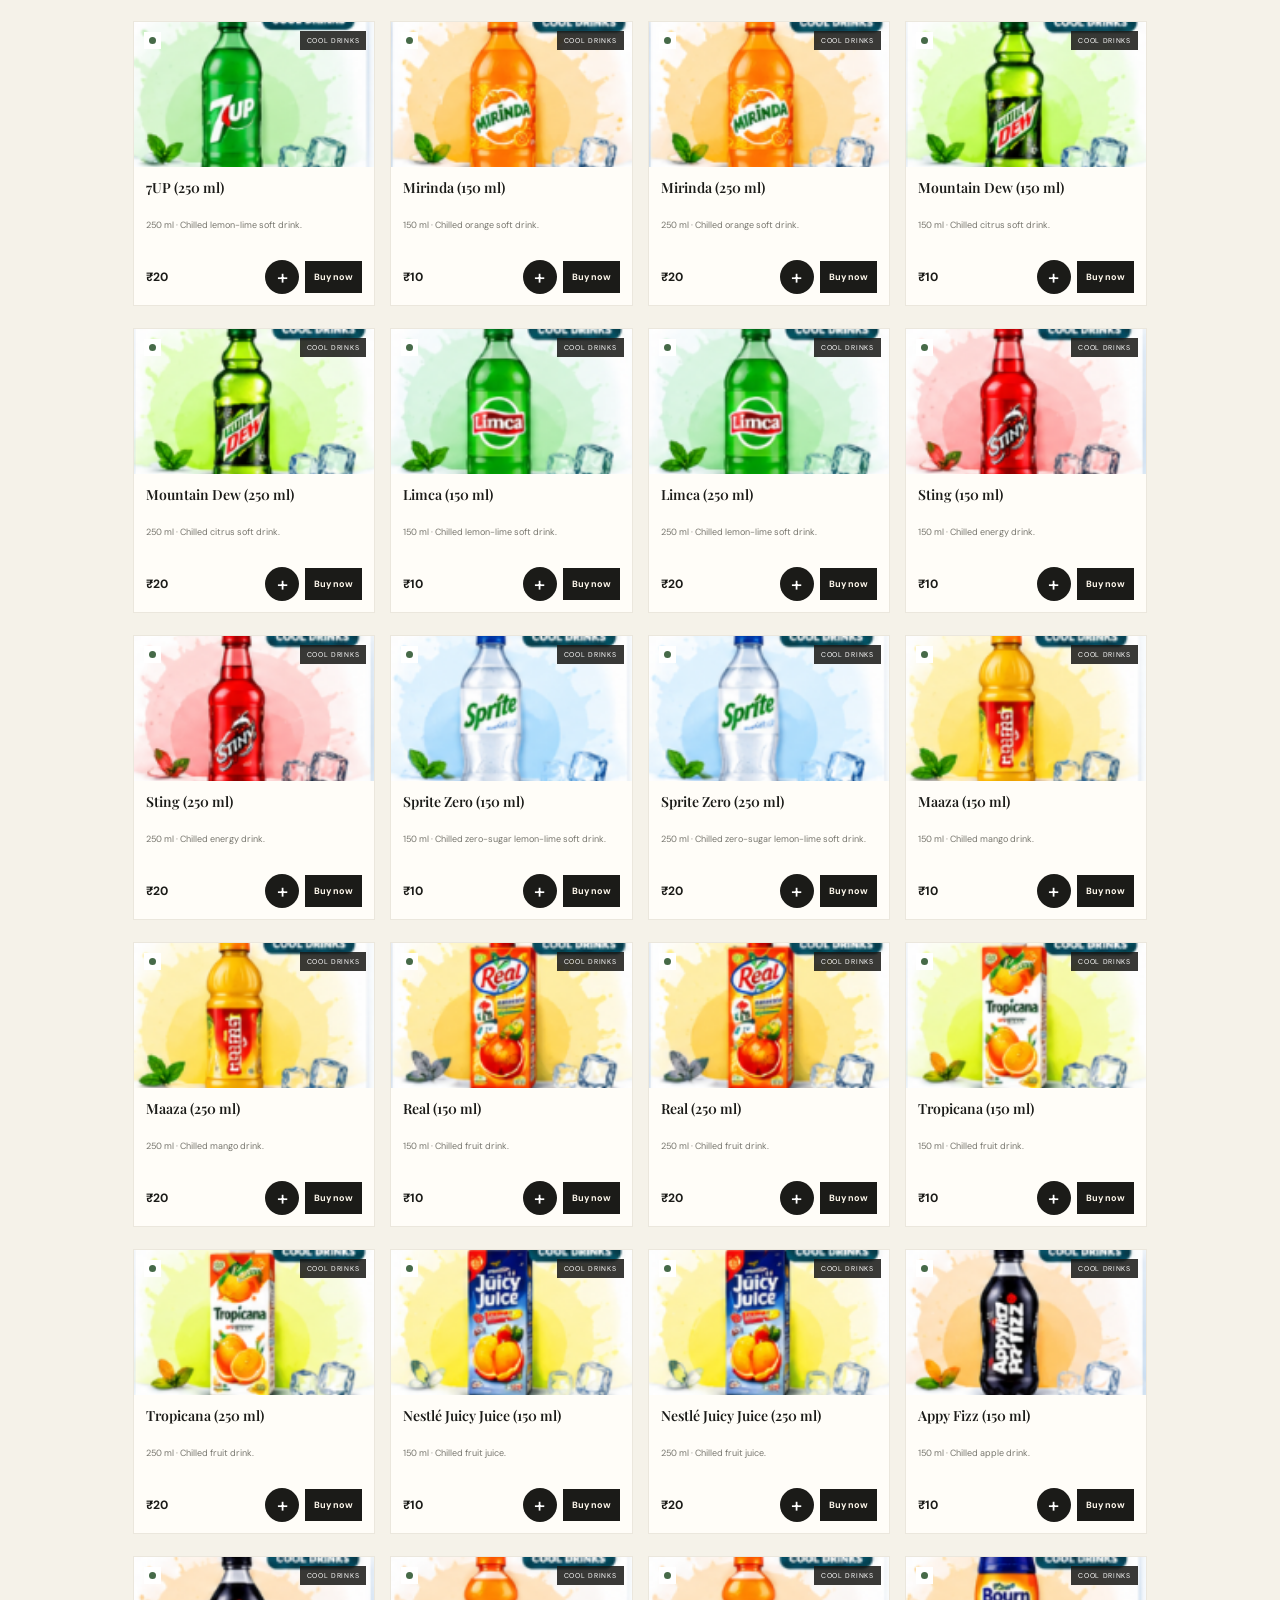
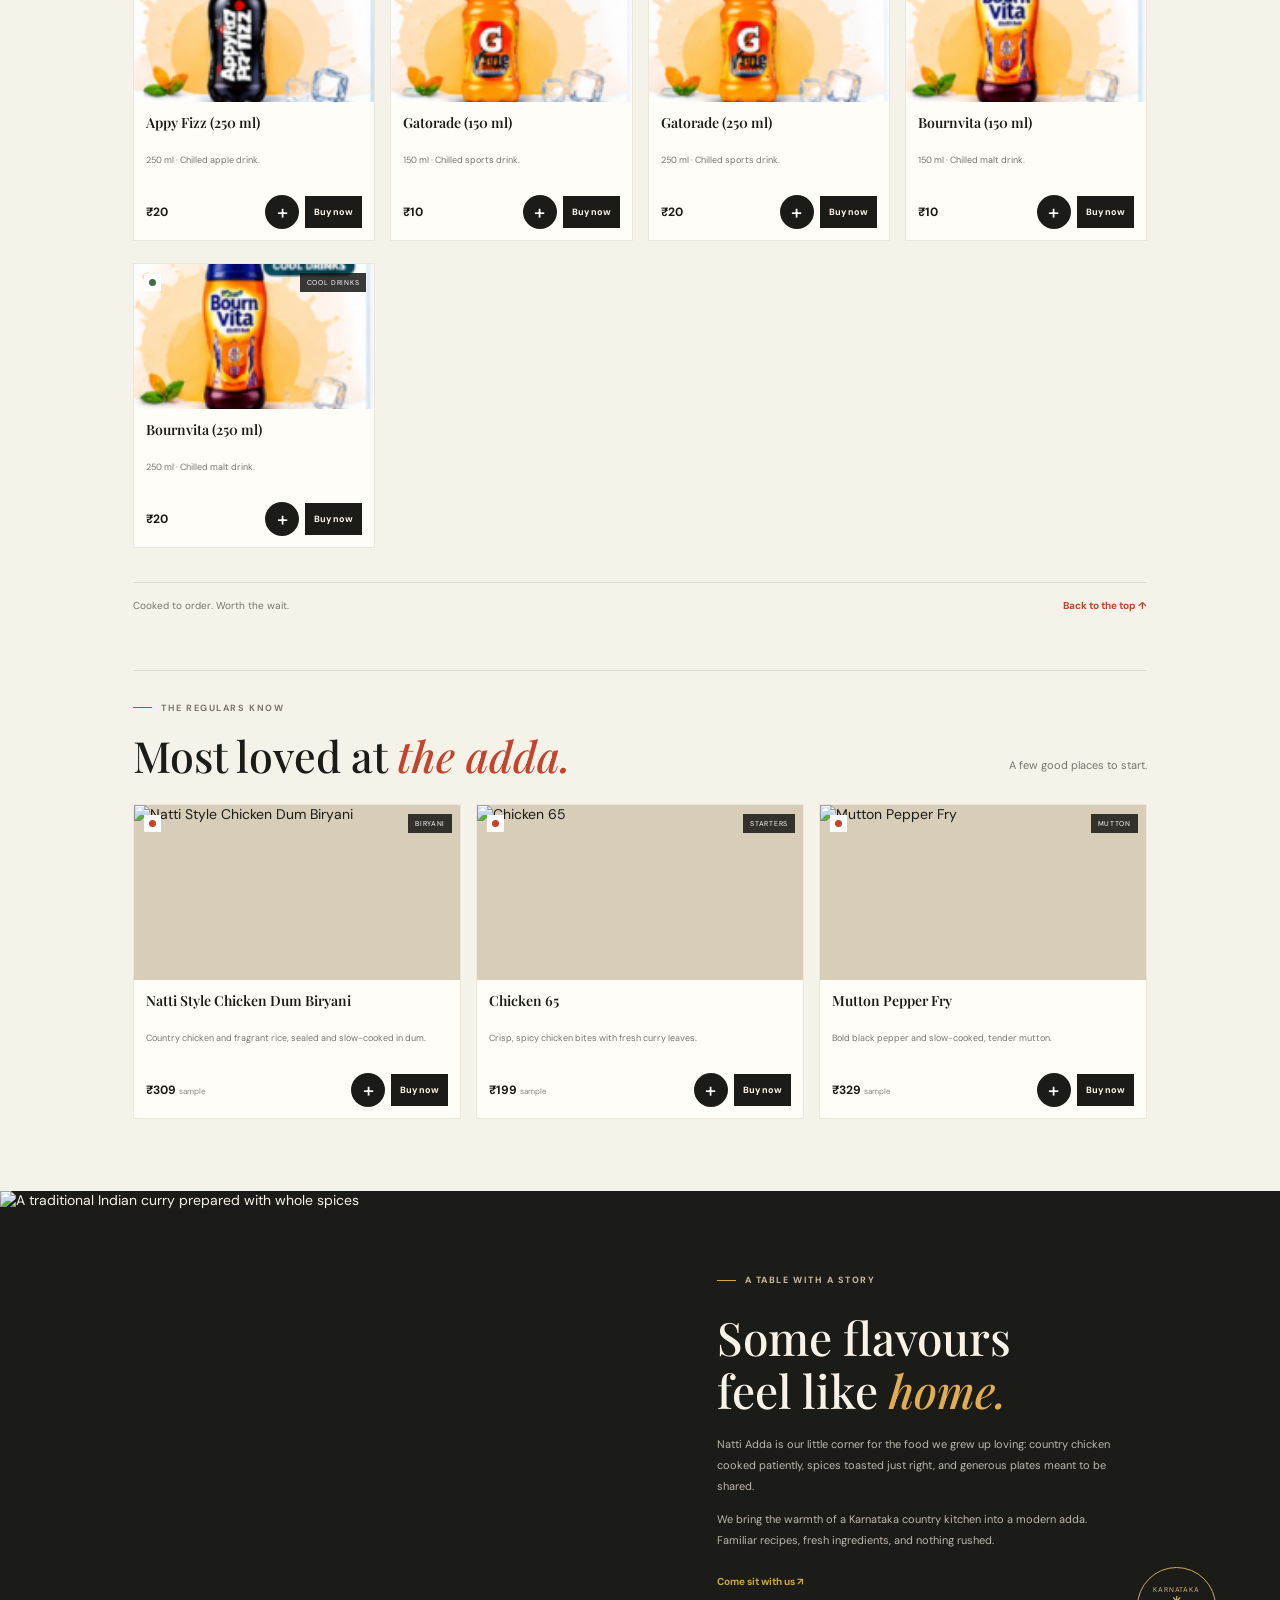
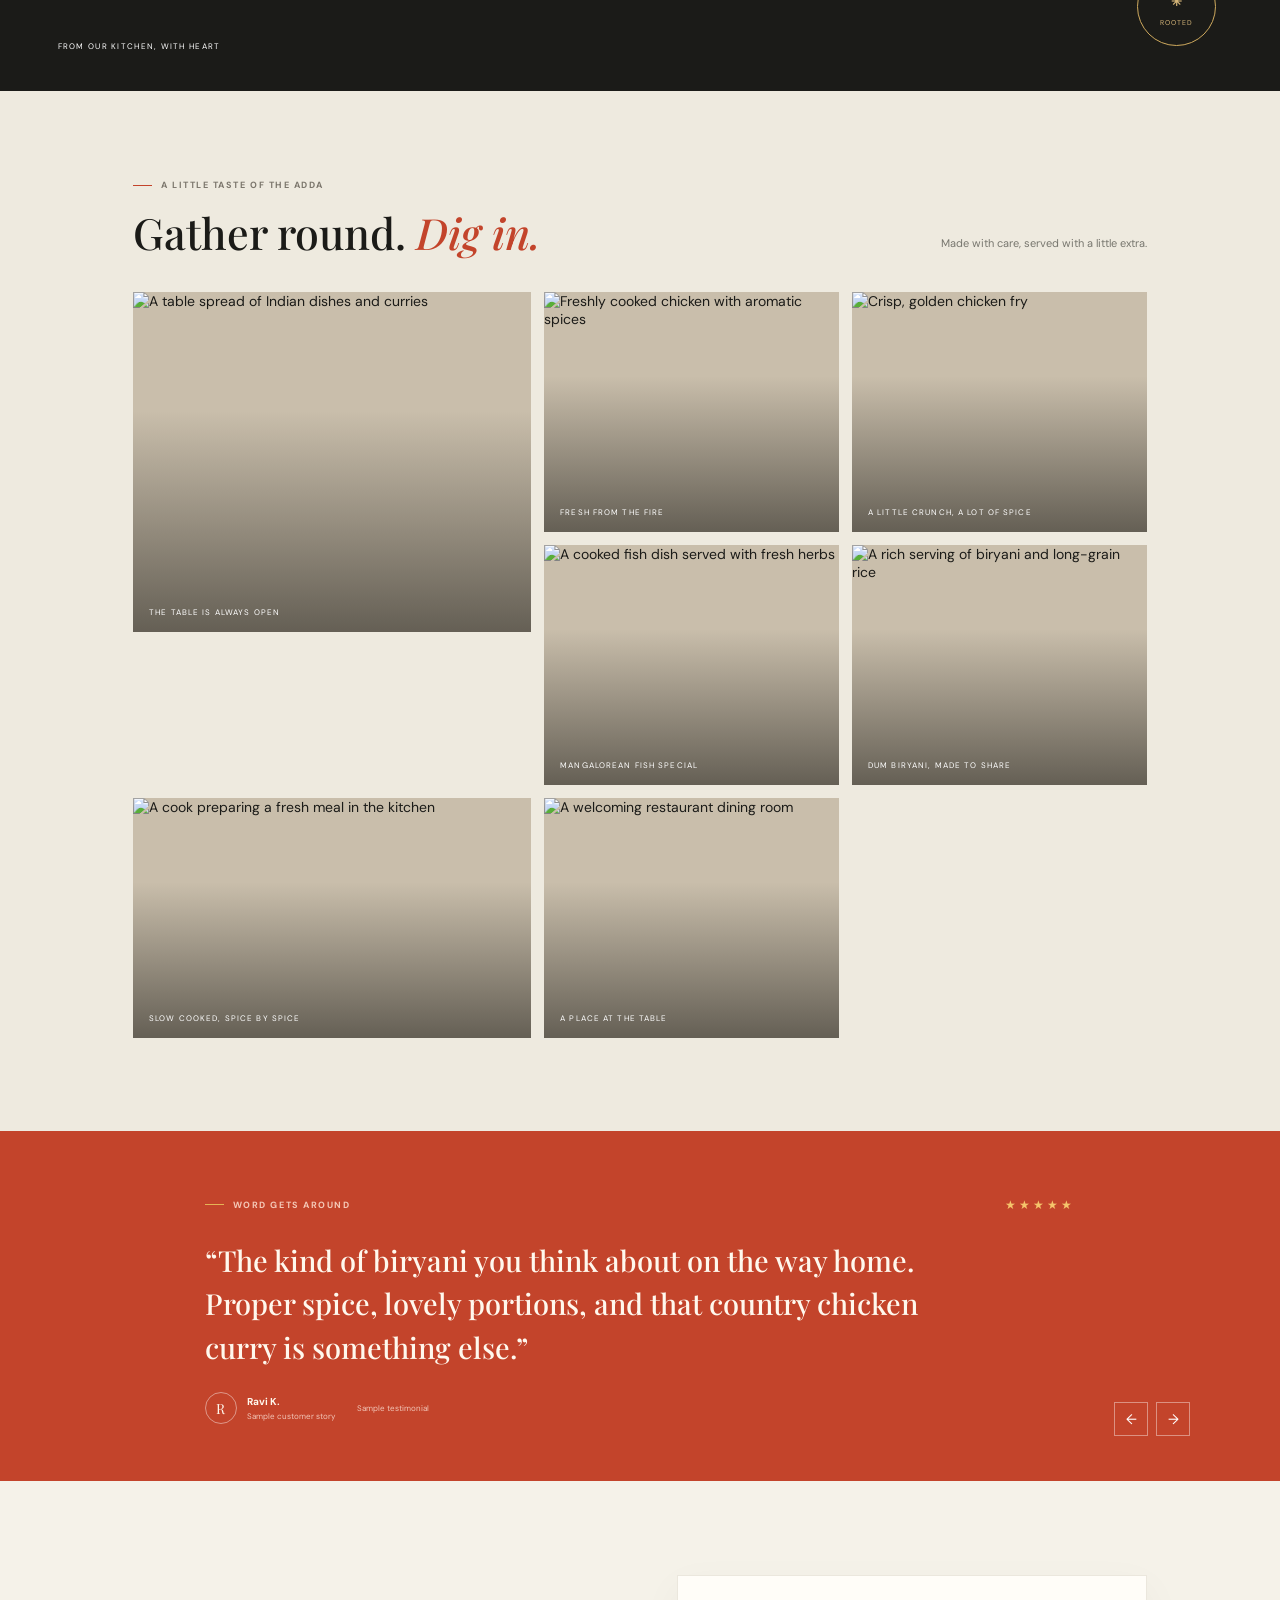
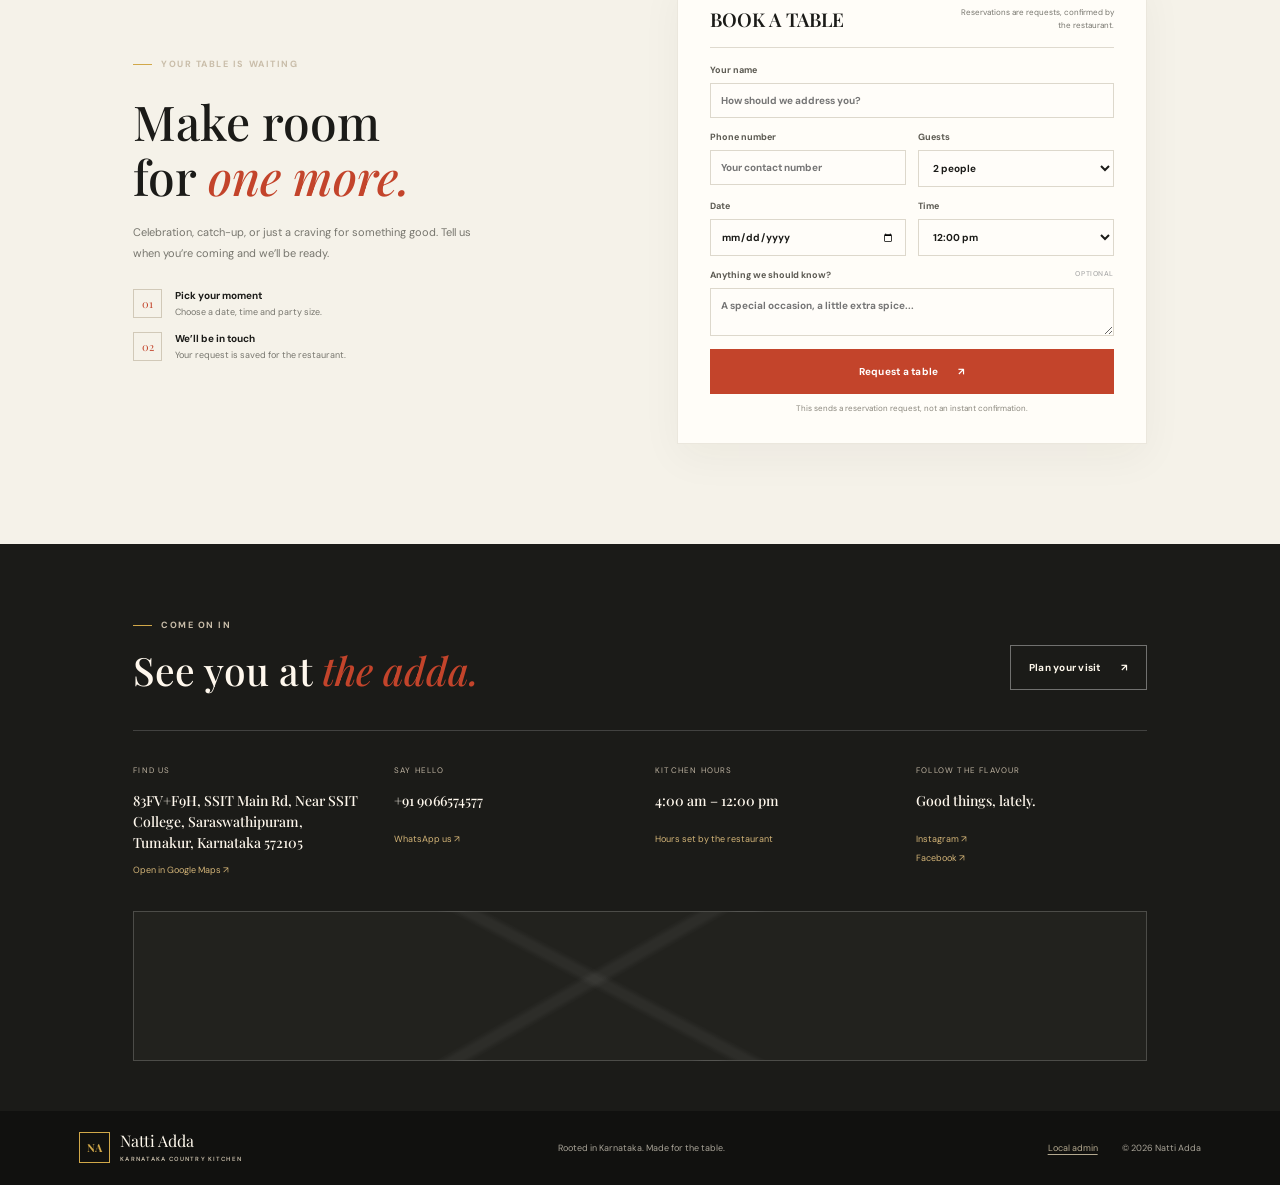
==== commit b640ed02: "Update menu with rice, water, and drinks Co-authored-by: Copilot <223556219+Copilot@users.noreply.gi" ====
--- a/index.html
+++ b/index.html
@@ -9,8 +9,8 @@
   <link rel="preconnect" href="https://fonts.googleapis.com">
   <link rel="preconnect" href="https://fonts.gstatic.com" crossorigin>
   <link href="https://fonts.googleapis.com/css2?family=DM+Sans:wght@400;500;600;700&family=Playfair+Display:wght@500;600;700&display=swap" rel="stylesheet">
-  <link rel="stylesheet" href="styles.css">
-  <script src="app.js" defer></script>
+  <link rel="stylesheet" href="styles.css?v=20261117-menu-checkout">
+  <script src="app.js?v=20261120-rice-menu" defer></script>
 </head>
 <body>
   <div class="announcement"><span class="announcement-mark">✳</span> BUY 2 CHICKEN BIRYANIS, GET 1 FREE <a class="announcement-button" href="#todays-offer">Today's special offer <span aria-hidden="true">↘</span></a></div>
@@ -30,7 +30,7 @@
     <div class="ticker" aria-label="Natti Adda specialties"><span>COUNTRY CHICKEN</span><i>✳</i><span>KARNATAKA SPICE</span><i>✳</i><span>SLOW DUM BIRYANI</span><i>✳</i><span>MADE FRESH DAILY</span><i>✳</i><span>COUNTRY CHICKEN</span><i>✳</i></div>
     <section class="menu-section section-pad" id="menu">
       <div class="section-heading"><div><div class="eyebrow eyebrow-dark"><span></span> GOOD FOOD, GATHER ROUND</div><h2>Made for <em>second helpings.</em></h2></div><p>Homestyle Karnataka flavours, straight from our country kitchen to your table.</p></div>
-      <div class="price-note"><span>✳</span> Preview menu: sample prices shown. Update them in the local admin panel before launch.</div>
+      <div class="price-note"><span>✳</span> Food menu prices are samples. Water and drink prices are listed as provided.</div>
       <div class="menu-controls"><div class="category-list" role="group" aria-label="Filter menu by category"></div><label class="menu-search"><svg viewBox="0 0 24 24" aria-hidden="true"><circle cx="10.8" cy="10.8" r="6.8"></circle><path d="m16 16 4.5 4.5"></path></svg><input id="menu-search" type="search" placeholder="Find a dish..." autocomplete="off"><kbd>/</kbd></label></div>
       <div class="menu-grid" id="menu-grid" aria-live="polite"></div><p class="empty-state" hidden>No dishes match that search. Try another name or category.</p>
       <div class="menu-bottom"><span>Cooked to order. Worth the wait.</span><a href="#menu" class="text-link">Back to the top <span aria-hidden="true">↑</span></a></div>
--- a/styles.css
+++ b/styles.css
@@ -19,3 +19,5 @@
 .dish-actions{display:flex;align-items:center;gap:6px;flex:none}.dish-card .add-button{width:34px;min-width:34px;height:34px;padding:0;border-radius:50%;font-size:20px;line-height:1;font-weight:500;white-space:nowrap}.dish-card .buy-button{height:32px;padding:0 9px;border:0;background:var(--ink);color:#fff9ed;font-size:9px;font-weight:700;white-space:nowrap;cursor:pointer;transition:background .2s}.dish-card .buy-button:hover{background:var(--red)}.dish-card .buy-button:disabled{background:#8c887f;cursor:not-allowed}
 .dish-card .add-button:hover{background:var(--red)}
 .dish-card .add-button:disabled{background:#8c887f;cursor:not-allowed}
+.dish-card.water-bottle-card .dish-image{background:#edf7fd}
+.dish-card.water-bottle-card .dish-image img{object-fit:contain}
